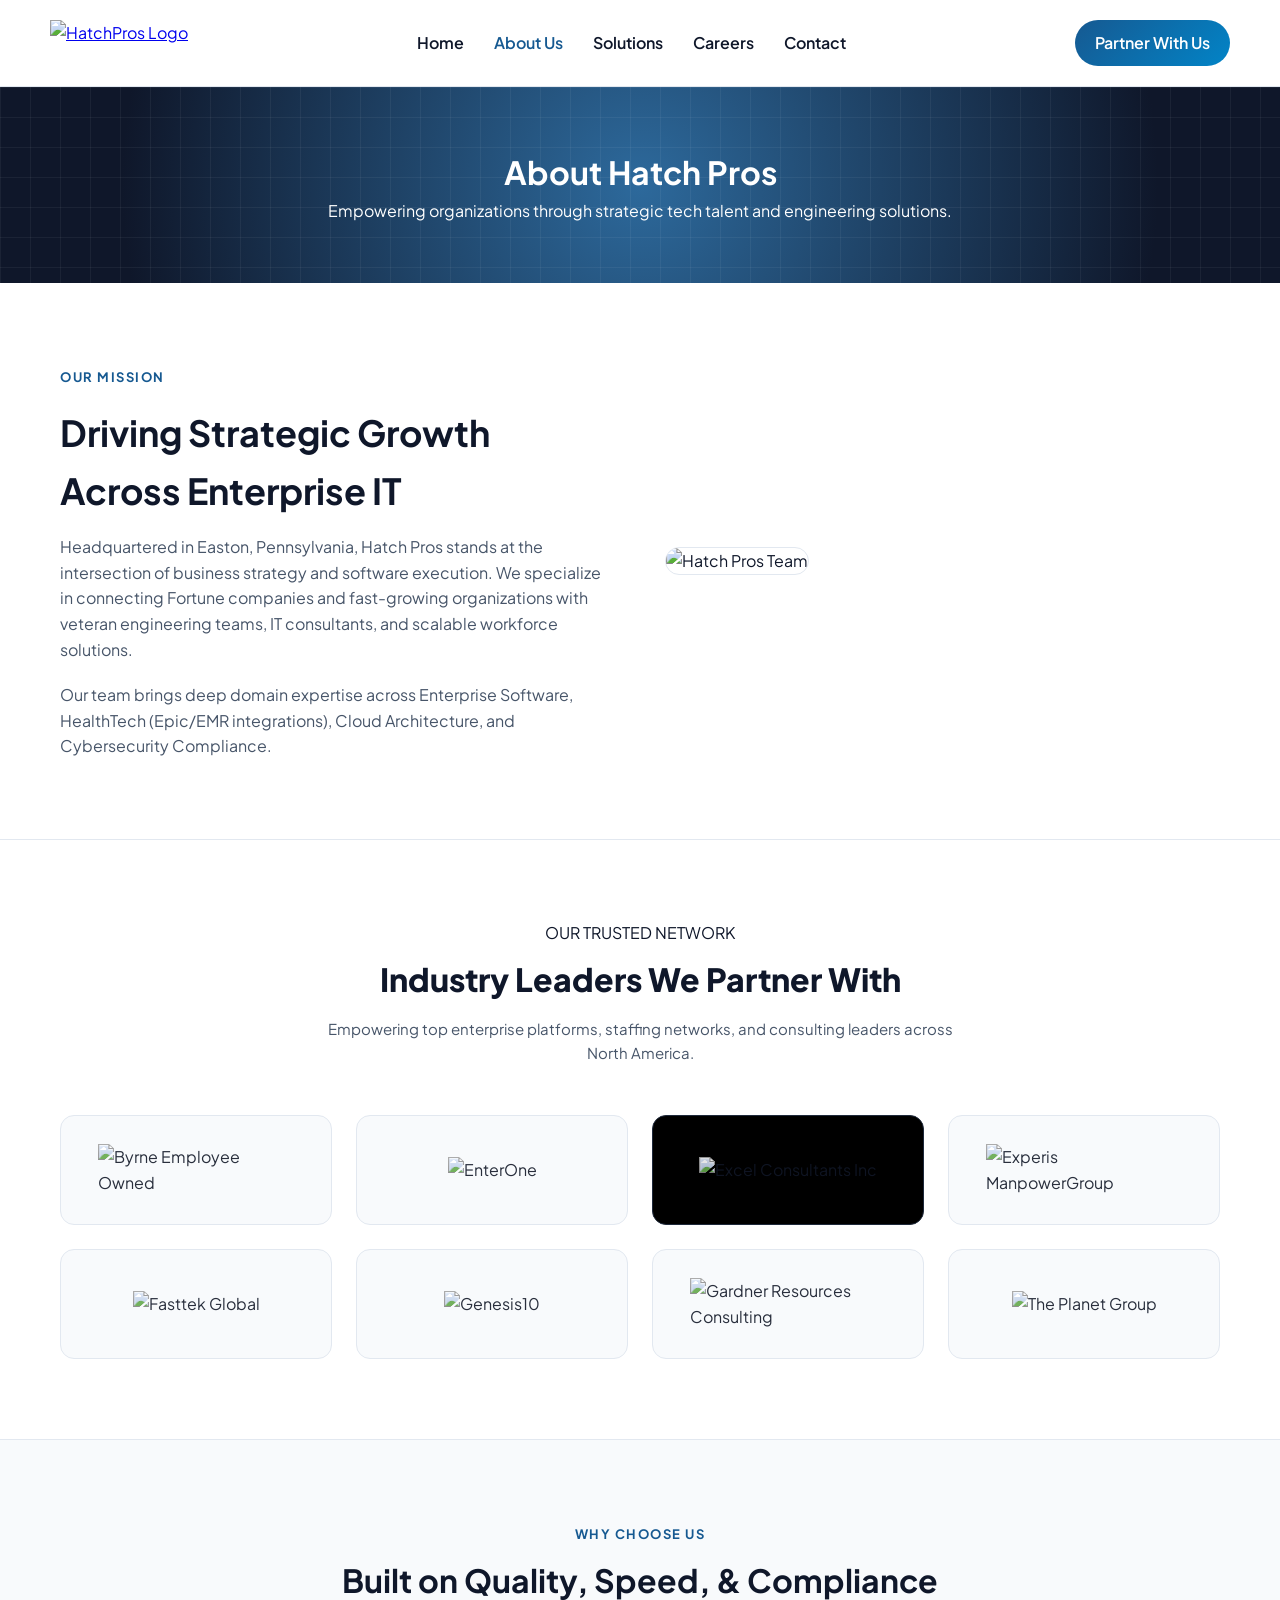
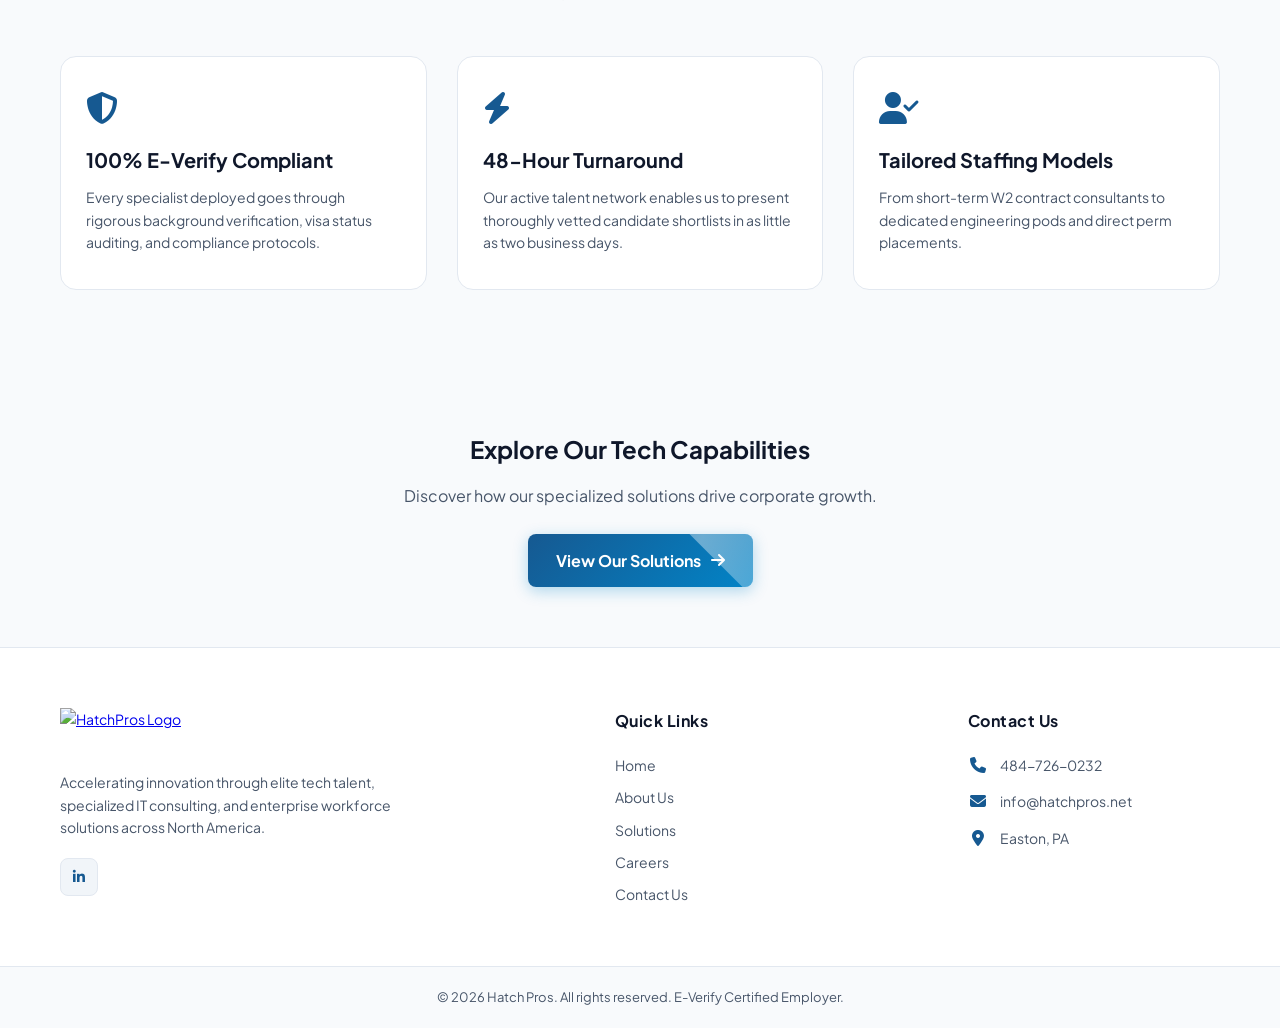
==== about.html @ daf8473e "Add files via upload" ====
<!DOCTYPE html>
<html lang="en">
<head>
    <meta charset="UTF-8">
    <meta name="viewport" content="width=device-width, initial-scale=1.0">
    <title>Hatch Pros | About Us</title>
    <!-- Font Awesome Icons -->
    <link rel="stylesheet" href="https://cdnjs.cloudflare.com/ajax/libs/font-awesome/6.4.0/css/all.min.css">
    <!-- Google Fonts -->
    <link href="https://fonts.googleapis.com/css2?family=Plus+Jakarta+Sans:wght@400;600;700;800&display=swap" rel="stylesheet">
    <!-- Shared Stylesheet -->
    <link rel="stylesheet" href="style.css">
</head>
<!-- Interactive 3D & Scroll Animation Script -->
<script>
document.addEventListener("DOMContentLoaded", () => {
    // 1. Scroll Reveal Engine
    const observer = new IntersectionObserver((entries) => {
        entries.forEach(entry => {
            if (entry.isIntersecting) {
                entry.target.classList.add('active');
            }
        });
    }, { threshold: 0.1 });

    document.querySelectorAll('.service-card, .detail-card, .client-logo-card, .contact-form, .hero-text').forEach(el => {
        el.classList.add('reveal-on-scroll');
        observer.observe(el);
    });

    // 2. Interactive 3D Cursor Tilt Effect for Cards
    const cards = document.querySelectorAll('.service-card, .detail-card');
    cards.forEach(card => {
        card.addEventListener('mousemove', (e) => {
            const rect = card.getBoundingClientRect();
            const x = e.clientX - rect.left - (rect.width / 2);
            const y = e.clientY - rect.top - (rect.height / 2);
            
            card.style.transform = `perspective(1000px) rotateX(${-y / 15}deg) rotateY(${x / 15}deg) translateY(-8px)`;
        });

        card.addEventListener('mouseleave', () => {
            card.style.transform = `perspective(1000px) rotateX(0deg) rotateY(0deg) translateY(0px)`;
        });
    });
});
</script>



<body>

    <!-- Navigation Header -->
    <header class="navbar">
       <!-- Navbar Header Logo -->
<a href="index.html" class="navbar-brand">
    <img src="images/logo.png" alt="HatchPros Logo" class="site-logo">
</a>
        <ul class="nav-links">
            <li><a href="index.html">Home</a></li>
            <li><a href="about.html" class="active">About Us</a></li>
            <li><a href="services.html">Solutions</a></li>
            <li><a href="careers.html">Careers</a></li>
            <li><a href="contact.html">Contact</a></li>
        </ul>
        <a href="contact.html" class="nav-btn">Partner With Us</a>
    </header>

    <!-- Page Header Banner -->
    <div class="page-header">
        <div class="container">
            <h1>About Hatch Pros</h1>
            <p>Empowering organizations through strategic tech talent and engineering solutions.</p>
        </div>
    </div>

    <!-- Company Story Section -->
    <section class="container" style="padding: 80px 20px;">
        <div style="display: grid; grid-template-columns: 1fr 1fr; gap: 50px; align-items: center;">
            <div>
                <span style="color: var(--primary); font-weight: 700; font-size: 13px; letter-spacing: 1.5px; text-transform: uppercase;">OUR MISSION</span>
                <h2 style="font-size: 36px; margin: 15px 0; color: var(--text-dark);">Driving Strategic Growth Across Enterprise IT</h2>
                <p style="color: var(--text-muted); margin-bottom: 20px;">Headquartered in Easton, Pennsylvania, Hatch Pros stands at the intersection of business strategy and software execution. We specialize in connecting Fortune companies and fast-growing organizations with veteran engineering teams, IT consultants, and scalable workforce solutions.</p>
                <p style="color: var(--text-muted);">Our team brings deep domain expertise across Enterprise Software, HealthTech (Epic/EMR integrations), Cloud Architecture, and Cybersecurity Compliance.</p>
            </div>
            <div>
                <img src="https://images.unsplash.com/photo-1522071820081-009f0129c71c?auto=format&fit=crop&w=800&q=80" alt="Hatch Pros Team" style="width: 100%; border-radius: 16px; border: 1px solid #e2e8f0;">
            </div>
        </div>
    </section>

    <!-- Client Partners Section -->
<section class="clients-section">
    <div class="container">
        <div class="clients-header">
            <span class="section-tag">OUR TRUSTED NETWORK</span>
            <h2>Industry Leaders We Partner With</h2>
            <p>Empowering top enterprise platforms, staffing networks, and consulting leaders across North America.</p>
        </div>

        <div class="clients-grid">
            <div class="client-logo-card">
                <img src="images/byrne.jpeg" alt="Byrne Employee Owned">
            </div>
            <div class="client-logo-card">
                <img src="images/EnterOne.jpeg" alt="EnterOne">
            </div>
            <div class="client-logo-card dark-bg">
                <img src="images/Excel.jpeg" alt="Excel Consultants Inc">
            </div>
            <div class="client-logo-card">
                <img src="images/Experis.jpeg" alt="Experis ManpowerGroup">
            </div>
            <div class="client-logo-card">
                <img src="images/fasttek.jpeg" alt="Fasttek Global">
            </div>
            <div class="client-logo-card">
                <img src="images/Genesis10.jpeg" alt="Genesis10">
            </div>
            <div class="client-logo-card">
                <img src="images/GRGC.jpeg" alt="Gardner Resources Consulting">
            </div>
            <div class="client-logo-card">
                <img src="images/planet.jpeg" alt="The Planet Group">
            </div>
        </div>
    </div>
</section>

    <!-- Core Values Section -->
    <section style="background-color: var(--bg-light); padding: 80px 0;">
        <div class="container">
            <div style="text-align: center; max-width: 600px; margin: 0 auto 50px;">
                <span style="color: var(--primary); font-weight: 700; font-size: 13px; letter-spacing: 1.5px; text-transform: uppercase;">WHY CHOOSE US</span>
                <h2 style="font-size: 32px; margin-top: 10px;">Built on Quality, Speed, & Compliance</h2>
            </div>

            <div style="display: grid; grid-template-columns: repeat(3, 1fr); gap: 30px;">
                <div style="background: #fff; padding: 35px 25px; border-radius: 16px; border: 1px solid #e2e8f0;">
                    <i class="fa-solid fa-shield-halved" style="font-size: 32px; color: var(--primary); margin-bottom: 20px;"></i>
                    <h3 style="margin-bottom: 10px; font-size: 20px;">100% E-Verify Compliant</h3>
                    <p style="color: var(--text-muted); font-size: 14px;">Every specialist deployed goes through rigorous background verification, visa status auditing, and compliance protocols.</p>
                </div>

                <div style="background: #fff; padding: 35px 25px; border-radius: 16px; border: 1px solid #e2e8f0;">
                    <i class="fa-solid fa-bolt" style="font-size: 32px; color: var(--primary); margin-bottom: 20px;"></i>
                    <h3 style="margin-bottom: 10px; font-size: 20px;">48-Hour Turnaround</h3>
                    <p style="color: var(--text-muted); font-size: 14px;">Our active talent network enables us to present thoroughly vetted candidate shortlists in as little as two business days.</p>
                </div>

                <div style="background: #fff; padding: 35px 25px; border-radius: 16px; border: 1px solid #e2e8f0;">
                    <i class="fa-solid fa-user-check" style="font-size: 32px; color: var(--primary); margin-bottom: 20px;"></i>
                    <h3 style="margin-bottom: 10px; font-size: 20px;">Tailored Staffing Models</h3>
                    <p style="color: var(--text-muted); font-size: 14px;">From short-term W2 contract consultants to dedicated engineering pods and direct perm placements.</p>
                </div>
            </div>
        </div>
    </section>
<!-- About Page bottom CTA to Services -->
<section style="text-align: center; padding: 60px 20px; background: var(--bg-light);">
    <div class="container">
        <h2>Explore Our Tech Capabilities</h2>
        <p style="margin: 15px 0 25px; color: var(--text-muted);">Discover how our specialized solutions drive corporate growth.</p>
        <a href="services.html" class="btn-primary">View Our Solutions <i class="fa-solid fa-arrow-right"></i></a>
    </div>
</section>

<!-- Clean Single Footer Structure -->
<footer class="site-footer">
    <div class="container footer-grid">
        <!-- Col 1: Logo & Info -->
        <div>
            <a href="index.html" class="footer-logo-link">
                <!-- Relative path '../logo.png' agar subfolder me ho, varna 'logo.png' -->
                <img src="/images/logo.png" alt="HatchPros Logo" class="site-logo">
            </a>
            <p class="footer-desc">
                Accelerating innovation through elite tech talent, specialized IT consulting, and enterprise workforce solutions across North America.
            </p>
            <div class="footer-socials">
                <a href="https://www.linkedin.com/company/hatchpros/" target="_blank" aria-label="LinkedIn"><i class="fa-brands fa-linkedin-in"></i></a>
            </div>
        </div>

        <!-- Col 2: Navigation Links -->
        <div>
            <h4 class="footer-heading">Quick Links</h4>
            <ul class="footer-links">
                <li><a href="index.html">Home</a></li>
                <li><a href="about.html">About Us</a></li>
                <li><a href="services.html">Solutions</a></li>
                <li><a href="index.html#jobs">Careers</a></li>
                <li><a href="contact.html">Contact Us</a></li>
            </ul>
        </div>

        <!-- Col 3: Contact Info -->
        <div>
            <h4 class="footer-heading">Contact Us</h4>
            <ul class="footer-contact-list">
                <li><i class="fa-solid fa-phone"></i> 484-726-0232</li>
                <li><i class="fa-solid fa-envelope"></i> <a href="mailto:info@hatchpros.net">info@hatchpros.net</a></li>
                <li><i class="fa-solid fa-location-dot"></i> Easton, PA</li>
            </ul>
        </div>
    </div>

    <!-- Bottom Copyright Bar -->
    <div class="footer-bottom">
        <div class="container">
            <p>&copy; 2026 Hatch Pros. All rights reserved. E-Verify Certified Employer.</p>
        </div>
    </div>
</footer>
</body>
</html>
---- style.css ----
:root {
    --primary: #165991;
    --primary-dark: #0f3c63;
    --text-dark: #0f172a;
    --text-muted: #475569;
    --bg-light: #f8fafc;
    --white: #ffffff;
}

* {
    margin: 0;
    padding: 0;
    box-sizing: border-box;
    font-family: 'Plus Jakarta Sans', sans-serif;
}

body {
    background-color: var(--white);
    color: var(--text-dark);
    line-height: 1.6;
}

.container {
    max-width: 1200px;
    margin: 0 auto;
    padding: 0 20px;
}

/* Navbar */
.navbar {
    display: flex;
    justify-content: space-between;
    align-items: center;
    padding: 20px 50px;
    background: var(--white);
    border-bottom: 1px solid #e2e8f0;
    position: sticky;
    top: 0;
    z-index: 1000;
}

.logo-text {
    font-size: 24px;
    font-weight: 800;
    color: var(--text-dark);
    text-decoration: none;
}

.logo-text span {
    color: var(--primary);
}

.nav-links {
    display: flex;
    gap: 30px;
    list-style: none;
}

.nav-links a {
    text-decoration: none;
    color: var(--text-dark);
    font-weight: 600;
}

.nav-links a.active, .nav-links a:hover {
    color: var(--primary);
}

.nav-btn {
    background: var(--primary);
    color: var(--white);
    padding: 10px 20px;
    border-radius: 50px;
    text-decoration: none;
    font-weight: 600;
}

/* Page Header */
.page-header {
    background: var(--primary);
    color: var(--white);
    padding: 60px 0;
    text-align: center;
}

/* Hero Section */
.hero {
    padding: 80px 0;
}

.hero-container {
    display: grid;
    grid-template-columns: 1fr 1fr;
    gap: 40px;
    align-items: center;
}

.hero-text h1 {
    font-size: 44px;
    margin-bottom: 20px;
}

.hero-text h1 span {
    color: var(--primary);
}

.hero-buttons {
    display: flex;
    gap: 15px;
    margin-top: 25px;
}

.btn-primary {
    background: var(--primary);
    color: var(--white);
    padding: 14px 28px;
    border-radius: 8px;
    text-decoration: none;
    font-weight: 700;
}

.btn-secondary {
    border: 1px solid #ccc;
    padding: 14px 28px;
    border-radius: 8px;
    text-decoration: none;
    color: var(--text-dark);
    font-weight: 700;
}

.hero-image img {
    width: 100%;
    border-radius: 16px;
}

/* Card Section */
.services-preview {
    padding: 80px 0;
    background: var(--bg-light);
}

.services-grid {
    display: grid;
    grid-template-columns: repeat(2, 1fr);
    gap: 30px;
}

.service-card {
    background: var(--white);
    border-radius: 16px;
    overflow: hidden;
    border: 1px solid #e2e8f0;
    transition: transform 0.3s ease;
}

.service-card:hover {
    transform: translateY(-6px);
}

.service-img img {
    width: 100%;
    height: 200px;
    object-fit: cover;
}

.service-content {
    padding: 25px;
}

.service-link {
    display: inline-block;
    margin-top: 15px;
    color: var(--primary);
    font-weight: 700;
    text-decoration: none;
}

/* Services Detail Page Layout */
.service-detail-section {
    padding: 60px 20px;
    display: flex;
    flex-direction: column;
    gap: 40px;
}

.detail-card {
    display: grid;
    grid-template-columns: 350px 1fr;
    gap: 30px;
    background: #fff;
    border: 1px solid #e2e8f0;
    padding: 25px;
    border-radius: 16px;
    align-items: center;
}

.detail-card img {
    width: 100%;
    height: 220px;
    object-fit: cover;
    border-radius: 12px;
}

/* Client Partners Section Styling */
.clients-section {
    padding: 80px 0;
    background-color: #ffffff;
    border-top: 1px solid #e2e8f0;
    border-bottom: 1px solid #e2e8f0;
}

.clients-header {
    text-align: center;
    max-width: 650px;
    margin: 0 auto 50px;
}

.clients-header h2 {
    font-size: 32px;
    font-weight: 800;
    color: var(--text-dark);
    margin-top: 8px;
    margin-bottom: 12px;
}

.clients-header p {
    color: var(--text-muted);
    font-size: 15px;
}

.clients-grid {
    display: grid;
    grid-template-columns: repeat(4, 1fr);
    gap: 24px;
    align-items: center;
}

.client-logo-card {
    background: #f8fafc;
    border: 1px solid #e2e8f0;
    border-radius: 14px;
    padding: 25px 20px;
    height: 110px;
    display: flex;
    align-items: center;
    justify-content: center;
    transition: all 0.3s cubic-bezier(0.165, 0.84, 0.44, 1);
}

.client-logo-card.dark-bg {
    background: #000000;
    border-color: #1e293b;
}

.client-logo-card img {
    max-width: 85%;
    max-height: 65px;
    object-fit: contain;
    filter: grayscale(20%);
    opacity: 0.9;
    transition: all 0.3s ease;
}

.client-logo-card:hover {
    transform: translateY(-5px);
    box-shadow: 0 12px 25px rgba(15, 23, 42, 0.08);
    border-color: rgba(22, 89, 145, 0.3);
    background: #ffffff;
}

.client-logo-card.dark-bg:hover {
    background: #000000;
    border-color: var(--primary);
}

.client-logo-card:hover img {
    filter: grayscale(0%);
    opacity: 1;
    transform: scale(1.04);
}

/* Header & Footer Logo Clean Styling */
.site-logo {
    height: 45px;
    width: auto;
    display: block;
    object-fit: contain;
}

.footer-logo-link {
    display: inline-block;
    margin-bottom: 18px;
}

.footer-logo-img {
    height: 42px;
    width: auto;
    display: block;
    object-fit: contain;
    background: transparent; /* Cleaned box effect */
    padding: 0;
}

/* Responsive Grid Adjustments */
@media (max-width: 992px) {
    .clients-grid {
        grid-template-columns: repeat(3, 1fr);
    }
}

@media (max-width: 640px) {
    .clients-grid {
        grid-template-columns: repeat(2, 1fr);
        gap: 16px;
    }
    .client-logo-card {
        height: 90px;
        padding: 15px;
    }
}

/* ==========================================
   PURE WHITE FOOTER OVERRIDE (ALL PAGES)
   ========================================== */
footer, .site-footer {
    background-color: #ffffff !important;
    color: var(--text-dark) !important;
    padding: 60px 0 0 !important;
    border-top: 1px solid #e2e8f0 !important;
    font-size: 14px;
}

.footer-flex {
    display: flex;
    justify-content: space-between;
}

.footer-grid {
    display: grid;
    grid-template-columns: 2fr 1.2fr 1fr;
    gap: 50px;
    padding-bottom: 50px;
}

.footer-logo {
    color: var(--text-dark) !important;
    display: inline-block;
    margin-bottom: 15px;
    font-weight: 800;
}

.footer-desc {
    line-height: 1.6;
    margin-bottom: 20px;
    max-width: 360px;
    color: var(--text-muted) !important;
}

.footer-heading {
    color: var(--text-dark) !important;
    font-size: 16px;
    font-weight: 700;
    margin-bottom: 20px;
    letter-spacing: 0.5px;
}

.footer-contact-list, .footer-links {
    list-style: none;
    padding: 0;
    margin: 0;
}

.footer-contact-list li {
    display: flex;
    align-items: center;
    gap: 12px;
    margin-bottom: 14px;
    color: var(--text-muted) !important;
}

.footer-contact-list i {
    color: var(--primary) !important;
    font-size: 16px;
    width: 20px;
    text-align: center;
}

.footer-contact-list a, .footer-links a, .footer-flex a {
    color: var(--text-muted) !important;
    text-decoration: none;
    transition: color 0.2s ease;
}

.footer-contact-list a:hover, .footer-links a:hover, .footer-flex a:hover {
    color: var(--primary) !important;
}

.footer-links li {
    margin-bottom: 10px;
}

.footer-socials a {
    display: inline-flex;
    align-items: center;
    justify-content: center;
    width: 38px;
    height: 38px;
    border-radius: 8px;
    background: #f1f5f9 !important;
    color: var(--primary) !important;
    border: 1px solid #e2e8f0 !important;
    text-decoration: none;
    transition: all 0.3s ease;
}

.footer-socials a:hover {
    background: var(--primary) !important;
    color: #ffffff !important;
    transform: translateY(-3px);
}

.footer-bottom {
    background-color: #f8fafc !important;
    padding: 20px 0;
    border-top: 1px solid #e2e8f0 !important;
    text-align: center;
    font-size: 13px;
    color: var(--text-muted) !important;
}
/* Prevent duplicate block styling */
footer.site-footer + footer.site-footer,
footer + footer {
    display: none !important;
}

/* Ensure Logo sizing is unified */
.footer-logo-img {
    height: 42px !important;
    width: auto !important;
    display: block !important;
    object-fit: contain !important;
    background: transparent !important;
}
@media (max-width: 768px) {
    .footer-grid {
        grid-template-columns: 1fr;
        gap: 35px;
    }
}/* ==========================================
   ENTERPRISE SAAS GRAPHICS & DYNAMICS
   ========================================== */

/* 1. Animated Tech Grid Mesh for Page Headers */
.page-header {
    background: radial-gradient(circle at 50% 50%, rgba(22, 89, 145, 0.9), #0f172a 80%) !important;
    position: relative;
    overflow: hidden;
}

.page-header::before {
    content: '';
    position: absolute;
    top: 0; left: 0; right: 0; bottom: 0;
    background-image: linear-gradient(rgba(255, 255, 255, 0.05) 1px, transparent 1px),
                      linear-gradient(90deg, rgba(255, 255, 255, 0.05) 1px, transparent 1px);
    background-size: 30px 30px;
    animation: gridMove 20s linear infinite;
}

@keyframes gridMove {
    0% { background-position: 0 0; }
    100% { background-position: 30px 60px; }
}

/* 2. Ultra-Modern Glassmorphism Card Hover */
.service-card, .detail-card, .client-logo-card {
    transition: transform 0.2s ease-out, box-shadow 0.3s ease, border-color 0.3s ease !important;
    transform-style: preserve-3d;
    perspective: 1000px;
}

.service-card:hover, .detail-card:hover {
    border-color: #38bdf8 !important;
    box-shadow: 0 20px 40px -15px rgba(14, 165, 233, 0.3),
                0 0 20px 2px rgba(56, 189, 248, 0.15) !important;
}

/* Image Shimmer Zoom */
.service-card .service-img img, .detail-card img {
    transition: transform 0.6s cubic-bezier(0.16, 1, 0.3, 1) !important;
}
.service-card:hover .service-img img, .detail-card:hover img {
    transform: scale(1.08);
}

/* 3. Futuristic Glowing Cursor Button Effect */
.btn-primary, .nav-btn {
    position: relative;
    z-index: 1;
    overflow: hidden;
    transition: all 0.3s cubic-bezier(0.16, 1, 0.3, 1) !important;
    background: linear-gradient(135deg, #165991 0%, #0284c7 100%) !important;
    border: none !important;
}

.btn-primary:hover, .nav-btn:hover {
    transform: translateY(-3px);
    box-shadow: 0 10px 25px -5px rgba(2, 132, 199, 0.5), 
                0 0 20px rgba(56, 189, 248, 0.4) !important;
}

/* Glowing Border Sweep */
.btn-primary::after {
    content: '';
    position: absolute;
    top: -50%; left: -50%;
    width: 200%; height: 200%;
    background: linear-gradient(60deg, transparent, rgba(255, 255, 255, 0.4), transparent);
    transform: rotate(45deg) translateY(-100%);
    transition: transform 0.7s ease;
}
.btn-primary:hover::after {
    transform: rotate(45deg) translateY(100%);
}

/* 4. Interactive Scroll Reveal Base */
.reveal-on-scroll {
    opacity: 0;
    transform: translateY(40px);
    transition: opacity 0.8s cubic-bezier(0.16, 1, 0.3, 1), 
                transform 0.8s cubic-bezier(0.16, 1, 0.3, 1);
}

.reveal-on-scroll.active {
    opacity: 1;
    transform: translateY(0);
}.services-grid {
    display: grid;
    grid-template-columns: repeat(3, 1fr);
    gap: 30px;
}

@media (max-width: 992px) {
    .services-grid {
        grid-template-columns: repeat(2, 1fr);
    }
}

@media (max-width: 640px) {
    .services-grid {
        grid-template-columns: 1fr;
    }
}/* Custom Zig-Zag Alignment for Cards */
.zigzag-row {
    display: flex !important;
    flex-direction: row !important;
    align-items: center !important;
    gap: 40px !important;
    margin-bottom: 35px !important;
}

/* Alternate Reverse Row */
.zigzag-row.reverse-row {
    flex-direction: row-reverse !important;
}

/* 50-50 width distribution */
.zigzag-row > div {
    flex: 1 !important;
    width: 50% !important;
}

.zigzag-row img {
    width: 100% !important;
    height: 280px !important;
    object-fit: cover !important;
    border-radius: 12px !important;
    display: block !important;
}

@media (max-width: 768px) {
    .zigzag-row, 
    .zigzag-row.reverse-row {
        flex-direction: column !important;
    }
    .zigzag-row > div {
        width: 100% !important;
    }
}
/* Dynamic Visual Card FX */
.solution-card-visual {
    position: relative;
    overflow: hidden;
    background: rgba(255, 255, 255, 0.85);
    backdrop-filter: blur(12px);
    border: 1px solid rgba(56, 189, 248, 0.2) !important;
    transition: all 0.4s cubic-bezier(0.175, 0.885, 0.32, 1.275);
}

.solution-card-visual::before {
    content: '';
    position: absolute;
    top: -50%;
    left: -50%;
    width: 200%;
    height: 200%;
    background: radial-gradient(circle, rgba(56,189,248,0.15) 0%, rgba(255,255,255,0) 70%);
    pointer-events: none;
    transition: transform 0.6s ease;
}

.solution-card-visual:hover::before {
    transform: scale(1.2);
}

.solution-card-visual:hover {
    transform: translateY(-8px) scale(1.02) !important;
    box-shadow: 0 20px 40px rgba(22, 89, 145, 0.15), 0 0 20px rgba(56, 189, 248, 0.2);
    border-color: var(--primary) !important;
}

.visual-img {
    transition: transform 0.5s ease;
}

.solution-card-visual:hover .visual-img {
    transform: scale(1.04);
}

/* Tech Pills Glow Effect */
.tech-pill {
    transition: all 0.3s ease;
}

.tech-pill:hover {
    background: #0f172a;
    color: #38bdf8;
    border-color: #38bdf8;
    box-shadow: 0 0 10px rgba(56, 189, 248, 0.3);
}

/* Floating Graphic Overlay Badge */
.card-graphic-overlay {
    position: absolute;
    top: 45px;
    right: 45px;
    background: rgba(15, 23, 42, 0.85);
    backdrop-filter: blur(8px);
    color: #ffffff;
    padding: 8px 14px;
    border-radius: 12px;
    font-size: 12px;
    font-weight: 700;
    border: 1px solid rgba(255, 255, 255, 0.2);
    box-shadow: 0 8px 20px rgba(0,0,0,0.2);
    display: flex;
    align-items: center;
    gap: 8px;
}

/* Mobile & Tablet Responsiveness Optimization */
@media (max-width: 992px) {
    .solutions-hero h1 {
        font-size: 32px !important;
    }
    .solution-title {
        font-size: 28px !important;
    }
    .solution-block {
        padding: 50px 0;
    }
    .solution-grid {
        grid-template-columns: 1fr !important;
        gap: 35px;
    }
    .solution-block:nth-child(even) .solution-grid > *:first-child {
        order: 2; /* Mobile screen par content readable rakhne ke liye order flip */
    }
    .solutions-nav-bar {
        top: 0;
        padding: 10px 0;
    }
    .feature-checklist {
        grid-template-columns: 1fr !important;
    }
}

@media (max-width: 576px) {
    .solutions-menu a {
        padding: 8px 14px;
        font-size: 12px;
    }
    .solution-card-visual {
        padding: 18px;
    }
    .visual-img {
        height: 200px;
    }
}
/* Custom Modern Secondary Graphic Button */
.btn-secondary-graphic {
    display: inline-flex;
    align-items: center;
    gap: 10px;
    padding: 14px 28px;
    font-size: 16px;
    font-weight: 600;
    color: #0f172a;
    background: #ffffff;
    border: 1.5px solid #cbd5e1;
    border-radius: 8px;
    text-decoration: none;
    position: relative;
    overflow: hidden;
    z-index: 1;
    transition: all 0.3s cubic-bezier(0.4, 0, 0.2, 1);
    box-shadow: 0 2px 6px rgba(0, 0, 0, 0.04);
}

/* Hover Accent Layer */
.btn-secondary-graphic::before {
    content: '';
    position: absolute;
    top: 0;
    left: -100%;
    width: 100%;
    height: 100%;
    background: linear-gradient(135deg, rgba(14, 165, 233, 0.08), rgba(2, 132, 199, 0.15));
    transition: all 0.4s ease;
    z-index: -1;
}

/* Hover Dynamics & Icon Animation */
.btn-secondary-graphic:hover {
    border-color: #0284c7;
    color: #0284c7;
    transform: translateY(-3px);
    box-shadow: 0 10px 20px -5px rgba(14, 165, 233, 0.25);
}

.btn-secondary-graphic:hover::before {
    left: 0;
}

.btn-secondary-graphic .icon-arrow {
    font-size: 14px;
    transition: transform 0.3s ease;
}

.btn-secondary-graphic:hover .icon-arrow {
    transform: translateX(4px);
}/* Uniform High-Graphic Primary Button Style */
.btn-primary {
    display: inline-flex;
    align-items: center;
    gap: 10px;
    padding: 14px 28px;
    font-size: 16px;
    font-weight: 700;
    color: #ffffff !important;
    background: linear-gradient(135deg, #0284c7 0%, #165991 100%);
    border: none;
    border-radius: 8px;
    text-decoration: none;
    position: relative;
    overflow: hidden;
    z-index: 1;
    box-shadow: 0 4px 15px rgba(2, 132, 199, 0.3);
    transition: all 0.3s cubic-bezier(0.4, 0, 0.2, 1);
}

/* Hover Gradient Glow Effect */
.btn-primary::before {
    content: '';
    position: absolute;
    top: 0;
    left: -100%;
    width: 100%;
    height: 100%;
    background: linear-gradient(135deg, #38bdf8 0%, #0284c7 100%);
    transition: all 0.4s ease;
    z-index: -1;
}

.btn-primary:hover {
    transform: translateY(-3px);
    box-shadow: 0 8px 25px rgba(2, 132, 199, 0.45);
}

.btn-primary:hover::before {
    left: 0;
}

.btn-primary .icon-arrow {
    transition: transform 0.3s ease;
}

.btn-primary:hover .icon-arrow {
    transform: translateX(4px);
}
/* Mobile Responsive Fixes */
@media screen and (max-width: 768px) {
    /* Navbar text shrink and wrap fix */
    nav, .navbar, header {
        flex-direction: column;
        align-items: flex-start;
        padding: 10px 15px !important;
    }

    nav a, .nav-link {
        font-size: 14px !important;
        margin-right: 10px !important;
    }

    /* Hero Heading Font Size Adjustment */
    h1, .hero-title {
        font-size: 28px !important;
        line-height: 1.2 !important;
    }

    /* Paragraph Fix */
    p {
        font-size: 14px !important;
        line-height: 1.5 !important;
    }

    /* Metrics / Stats Grid Fix */
    .container[style*="grid-template-columns"] {
        grid-template-columns: repeat(2, 1fr) !important; /* 4 columns ko 2x2 me divide kar dega */
        gap: 25px 10px !important;
    }
}/* Mobile Screen Adjustment */
@media screen and (max-width: 768px) {
  /* Fix Navigation Overlap */
  header, nav {
    flex-direction: column !important;
    align-items: flex-start !important;
    gap: 10px !important;
  }

  nav a {
    font-size: 14px !important;
    display: inline-block !important;
    margin-right: 8px !important;
  }

  /* Fix Big Headline Text */
  h1 {
    font-size: 26px !important;
    line-height: 1.2 !important;
    word-break: break-word !important;
  }

  p {
    font-size: 14px !important;
  }
}
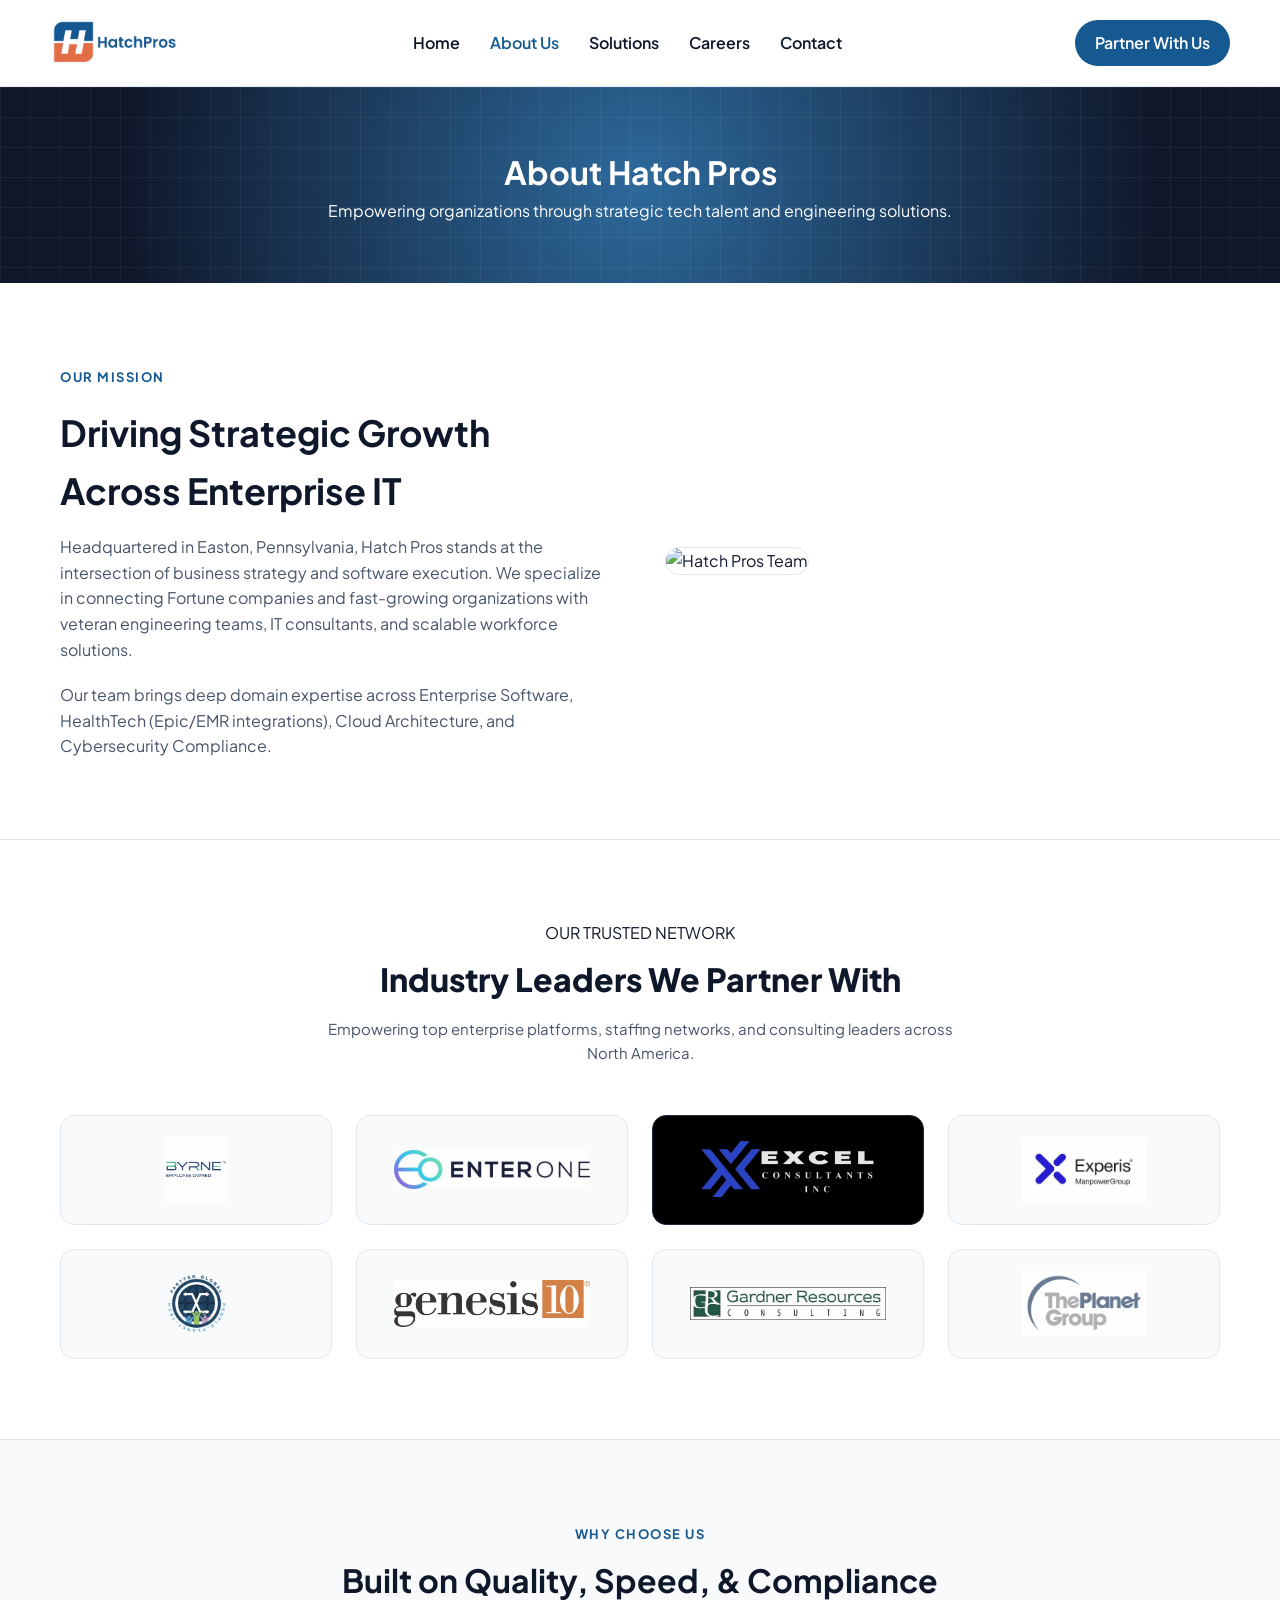
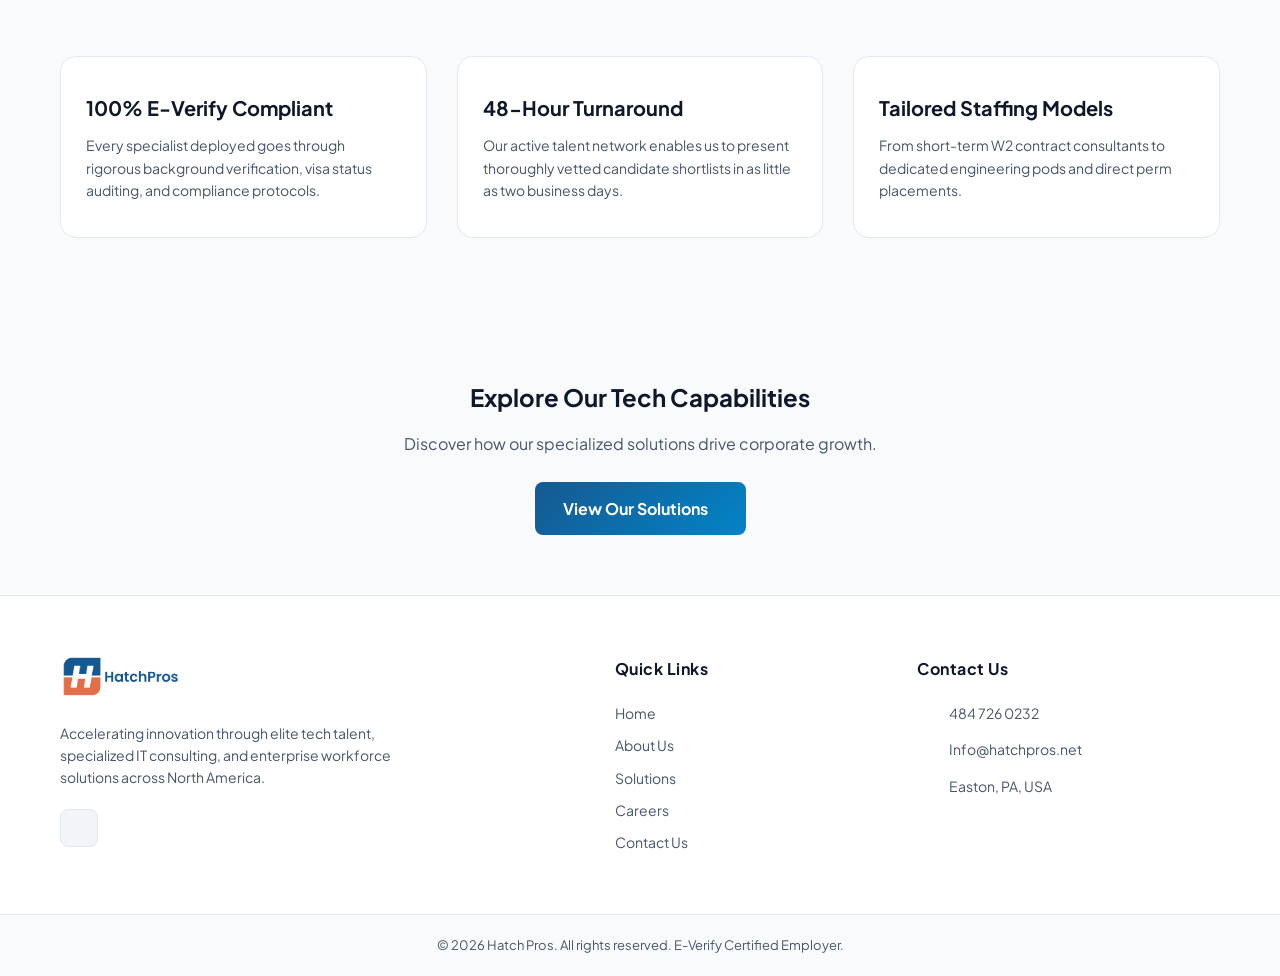
==== commit 560c9a97: "updated icons and footer across all html pages" ====
--- a/about.html
+++ b/about.html
@@ -5,7 +5,7 @@
     <meta name="viewport" content="width=device-width, initial-scale=1.0">
     <title>Hatch Pros | About Us</title>
     <!-- Font Awesome Icons -->
-    <link rel="stylesheet" href="https://cdnjs.cloudflare.com/ajax/libs/font-awesome/6.4.0/css/all.min.css">
+    <script src="https://cdnjs.cloudflare.com/ajax/libs/font-awesome/6.5.1/js/all.min.js" crossorigin="anonymous"></script>
     <!-- Google Fonts -->
     <link href="https://fonts.googleapis.com/css2?family=Plus+Jakarta+Sans:wght@400;600;700;800&display=swap" rel="stylesheet">
     <!-- Shared Stylesheet -->
@@ -165,52 +165,53 @@
     </div>
 </section>
 
-<!-- Clean Single Footer Structure -->
 <footer class="site-footer">
     <div class="container footer-grid">
-        <!-- Col 1: Logo & Info -->
-        <div>
+        <div class="footer-col brand-col">
             <a href="index.html" class="footer-logo-link">
-                <!-- Relative path '../logo.png' agar subfolder me ho, varna 'logo.png' -->
-                <img src="/images/logo.png" alt="HatchPros Logo" class="site-logo">
+                <img src="images/logo.png" alt="HatchPros Logo" class="footer-logo-img">
             </a>
-            <p class="footer-desc">
-                Accelerating innovation through elite tech talent, specialized IT consulting, and enterprise workforce solutions across North America.
-            </p>
+            <p class="footer-desc">Accelerating innovation through elite tech talent, specialized IT consulting, and enterprise workforce solutions across North America.</p>
             <div class="footer-socials">
-                <a href="https://www.linkedin.com/company/hatchpros/" target="_blank" aria-label="LinkedIn"><i class="fa-brands fa-linkedin-in"></i></a>
-            </div>
-        </div>
-
-        <!-- Col 2: Navigation Links -->
-        <div>
+                <a href="https://www.linkedin.com/company/hatchpros" target="_blank" rel="noopener noreferrer" aria-label="LinkedIn">
+                    <i class="fa-brands fa-linkedin-in" style="font-size: 18px; color: #165991;"></i>
+                </a>
+            </div>
+        </div>
+
+        <div class="footer-col">
             <h4 class="footer-heading">Quick Links</h4>
             <ul class="footer-links">
                 <li><a href="index.html">Home</a></li>
                 <li><a href="about.html">About Us</a></li>
                 <li><a href="services.html">Solutions</a></li>
-                <li><a href="index.html#jobs">Careers</a></li>
+                <li><a href="careers.html">Careers</a></li>
                 <li><a href="contact.html">Contact Us</a></li>
             </ul>
         </div>
 
-        <!-- Col 3: Contact Info -->
-        <div>
+        <div class="footer-col">
             <h4 class="footer-heading">Contact Us</h4>
             <ul class="footer-contact-list">
-                <li><i class="fa-solid fa-phone"></i> 484-726-0232</li>
-                <li><i class="fa-solid fa-envelope"></i> <a href="mailto:info@hatchpros.net">info@hatchpros.net</a></li>
-                <li><i class="fa-solid fa-location-dot"></i> Easton, PA</li>
+                <li>
+                    <i class="fa-solid fa-phone" style="color:#165991;"></i>
+                    <a href="tel:4847260232">484 726 0232</a>
+                </li>
+                <li>
+                    <i class="fa-solid fa-envelope" style="color:#165991;"></i>
+                    <a href="mailto:Info@hatchpros.net">Info@hatchpros.net</a>
+                </li>
+                <li>
+                    <i class="fa-solid fa-location-dot" style="color:#165991;"></i>
+                    <span>Easton, PA, USA</span>
+                </li>
             </ul>
         </div>
     </div>
 
-    <!-- Bottom Copyright Bar -->
     <div class="footer-bottom">
-        <div class="container">
+        <div class="container footer-bottom-flex">
             <p>&copy; 2026 Hatch Pros. All rights reserved. E-Verify Certified Employer.</p>
         </div>
     </div>
-</footer>
-</body>
-</html>+</footer>
--- a/style.css
+++ b/style.css
@@ -1,3 +1,5 @@
+@import url('https://fonts.googleapis.com/css2?family=Plus+Jakarta+Sans:wght@400;600;700;800&display=swap');
+
 :root {
     --primary: #165991;
     --primary-dark: #0f3c63;
@@ -7,14 +9,17 @@
     --white: #ffffff;
 }
 
-* {
+*, *::before, *::after {
     margin: 0;
     padding: 0;
     box-sizing: border-box;
     font-family: 'Plus Jakarta Sans', sans-serif;
 }
 
-body {
+html, body {
+    width: 100%;
+    max-width: 100vw;
+    overflow-x: hidden;
     background-color: var(--white);
     color: var(--text-dark);
     line-height: 1.6;
@@ -24,6 +29,7 @@
     max-width: 1200px;
     margin: 0 auto;
     padding: 0 20px;
+    width: 100%;
 }
 
 /* Navbar */
@@ -37,6 +43,7 @@
     position: sticky;
     top: 0;
     z-index: 1000;
+    width: 100%;
 }
 
 .logo-text {
@@ -73,14 +80,36 @@
     border-radius: 50px;
     text-decoration: none;
     font-weight: 600;
-}
-
-/* Page Header */
+    position: relative;
+    z-index: 1;
+    overflow: hidden;
+    transition: all 0.3s cubic-bezier(0.16, 1, 0.3, 1);
+    white-space: nowrap;
+}
+
+/* Page Header Banner */
 .page-header {
-    background: var(--primary);
+    background: radial-gradient(circle at 50% 50%, rgba(22, 89, 145, 0.9), #0f172a 80%);
     color: var(--white);
     padding: 60px 0;
     text-align: center;
+    position: relative;
+    overflow: hidden;
+}
+
+.page-header::before {
+    content: '';
+    position: absolute;
+    top: 0; left: 0; right: 0; bottom: 0;
+    background-image: linear-gradient(rgba(255, 255, 255, 0.05) 1px, transparent 1px),
+                      linear-gradient(90deg, rgba(255, 255, 255, 0.05) 1px, transparent 1px);
+    background-size: 30px 30px;
+    animation: gridMove 20s linear infinite;
+}
+
+@keyframes gridMove {
+    0% { background-position: 0 0; }
+    100% { background-position: 30px 60px; }
 }
 
 /* Hero Section */
@@ -108,15 +137,29 @@
     display: flex;
     gap: 15px;
     margin-top: 25px;
+    flex-wrap: wrap;
 }
 
 .btn-primary {
-    background: var(--primary);
+    background: linear-gradient(135deg, #165991 0%, #0284c7 100%);
     color: var(--white);
     padding: 14px 28px;
     border-radius: 8px;
     text-decoration: none;
     font-weight: 700;
+    display: inline-flex;
+    align-items: center;
+    gap: 10px;
+    position: relative;
+    z-index: 1;
+    overflow: hidden;
+    transition: all 0.3s cubic-bezier(0.16, 1, 0.3, 1);
+    border: none;
+}
+
+.btn-primary:hover, .nav-btn:hover {
+    transform: translateY(-3px);
+    box-shadow: 0 10px 25px -5px rgba(2, 132, 199, 0.5), 0 0 20px rgba(56, 189, 248, 0.4);
 }
 
 .btn-secondary {
@@ -130,19 +173,23 @@
 
 .hero-image img {
     width: 100%;
+    height: auto;
     border-radius: 16px;
 }
 
-/* Card Section */
+/* Cards & Services */
 .services-preview {
     padding: 80px 0;
     background: var(--bg-light);
 }
 
-.services-grid {
+.services-grid,
+.features-grid,
+.why-choose-us-grid {
     display: grid;
-    grid-template-columns: repeat(2, 1fr);
+    grid-template-columns: repeat(3, 1fr);
     gap: 30px;
+    width: 100%;
 }
 
 .service-card {
@@ -150,29 +197,27 @@
     border-radius: 16px;
     overflow: hidden;
     border: 1px solid #e2e8f0;
-    transition: transform 0.3s ease;
-}
-
-.service-card:hover {
-    transform: translateY(-6px);
+    transition: transform 0.2s ease-out, box-shadow 0.3s ease, border-color 0.3s ease;
+}
+
+.service-card:hover, .detail-card:hover {
+    border-color: #38bdf8;
+    box-shadow: 0 20px 40px -15px rgba(14, 165, 233, 0.3), 0 0 20px 2px rgba(56, 189, 248, 0.15);
 }
 
 .service-img img {
     width: 100%;
     height: 200px;
     object-fit: cover;
+    transition: transform 0.6s cubic-bezier(0.16, 1, 0.3, 1);
+}
+
+.service-card:hover .service-img img, .detail-card:hover img {
+    transform: scale(1.08);
 }
 
 .service-content {
     padding: 25px;
-}
-
-.service-link {
-    display: inline-block;
-    margin-top: 15px;
-    color: var(--primary);
-    font-weight: 700;
-    text-decoration: none;
 }
 
 /* Services Detail Page Layout */
@@ -192,6 +237,7 @@
     padding: 25px;
     border-radius: 16px;
     align-items: center;
+    transition: transform 0.2s ease-out, box-shadow 0.3s ease, border-color 0.3s ease;
 }
 
 .detail-card img {
@@ -201,7 +247,7 @@
     border-radius: 12px;
 }
 
-/* Client Partners Section Styling */
+/* Client Partners Section */
 .clients-section {
     padding: 80px 0;
     background-color: #ffffff;
@@ -279,7 +325,7 @@
     transform: scale(1.04);
 }
 
-/* Header & Footer Logo Clean Styling */
+/* Header & Footer Branding */
 .site-logo {
     height: 45px;
     width: auto;
@@ -297,67 +343,34 @@
     width: auto;
     display: block;
     object-fit: contain;
-    background: transparent; /* Cleaned box effect */
-    padding: 0;
-}
-
-/* Responsive Grid Adjustments */
-@media (max-width: 992px) {
-    .clients-grid {
-        grid-template-columns: repeat(3, 1fr);
-    }
-}
-
-@media (max-width: 640px) {
-    .clients-grid {
-        grid-template-columns: repeat(2, 1fr);
-        gap: 16px;
-    }
-    .client-logo-card {
-        height: 90px;
-        padding: 15px;
-    }
-}
-
-/* ==========================================
-   PURE WHITE FOOTER OVERRIDE (ALL PAGES)
-   ========================================== */
+    background: transparent;
+}
+
+/* Footer Styling */
 footer, .site-footer {
-    background-color: #ffffff !important;
-    color: var(--text-dark) !important;
-    padding: 60px 0 0 !important;
-    border-top: 1px solid #e2e8f0 !important;
+    background-color: #ffffff;
+    color: var(--text-dark);
+    padding: 60px 0 0;
+    border-top: 1px solid #e2e8f0;
     font-size: 14px;
-}
-
-.footer-flex {
-    display: flex;
-    justify-content: space-between;
 }
 
 .footer-grid {
     display: grid;
-    grid-template-columns: 2fr 1.2fr 1fr;
+    grid-template-columns: 2fr 1fr 1.2fr;
     gap: 50px;
     padding-bottom: 50px;
-}
-
-.footer-logo {
-    color: var(--text-dark) !important;
-    display: inline-block;
-    margin-bottom: 15px;
-    font-weight: 800;
 }
 
 .footer-desc {
     line-height: 1.6;
     margin-bottom: 20px;
     max-width: 360px;
-    color: var(--text-muted) !important;
+    color: var(--text-muted);
 }
 
 .footer-heading {
-    color: var(--text-dark) !important;
+    color: var(--text-dark);
     font-size: 16px;
     font-weight: 700;
     margin-bottom: 20px;
@@ -375,24 +388,24 @@
     align-items: center;
     gap: 12px;
     margin-bottom: 14px;
-    color: var(--text-muted) !important;
+    color: var(--text-muted);
 }
 
 .footer-contact-list i {
-    color: var(--primary) !important;
+    color: var(--primary);
     font-size: 16px;
     width: 20px;
     text-align: center;
 }
 
-.footer-contact-list a, .footer-links a, .footer-flex a {
-    color: var(--text-muted) !important;
+.footer-contact-list a, .footer-links a {
+    color: var(--text-muted);
     text-decoration: none;
     transition: color 0.2s ease;
 }
 
-.footer-contact-list a:hover, .footer-links a:hover, .footer-flex a:hover {
-    color: var(--primary) !important;
+.footer-contact-list a:hover, .footer-links a:hover {
+    color: var(--primary);
 }
 
 .footer-links li {
@@ -406,452 +419,132 @@
     width: 38px;
     height: 38px;
     border-radius: 8px;
-    background: #f1f5f9 !important;
-    color: var(--primary) !important;
-    border: 1px solid #e2e8f0 !important;
+    background: #f1f5f9;
+    color: var(--primary);
+    border: 1px solid #e2e8f0;
     text-decoration: none;
     transition: all 0.3s ease;
 }
 
 .footer-socials a:hover {
-    background: var(--primary) !important;
-    color: #ffffff !important;
+    background: var(--primary);
+    color: #ffffff;
     transform: translateY(-3px);
 }
 
 .footer-bottom {
-    background-color: #f8fafc !important;
+    background-color: #f8fafc;
     padding: 20px 0;
-    border-top: 1px solid #e2e8f0 !important;
+    border-top: 1px solid #e2e8f0;
     text-align: center;
     font-size: 13px;
-    color: var(--text-muted) !important;
-}
-/* Prevent duplicate block styling */
-footer.site-footer + footer.site-footer,
-footer + footer {
-    display: none !important;
-}
-
-/* Ensure Logo sizing is unified */
-.footer-logo-img {
-    height: 42px !important;
-    width: auto !important;
-    display: block !important;
-    object-fit: contain !important;
-    background: transparent !important;
-}
-@media (max-width: 768px) {
-    .footer-grid {
-        grid-template-columns: 1fr;
-        gap: 35px;
-    }
-}/* ==========================================
-   ENTERPRISE SAAS GRAPHICS & DYNAMICS
-   ========================================== */
-
-/* 1. Animated Tech Grid Mesh for Page Headers */
-.page-header {
-    background: radial-gradient(circle at 50% 50%, rgba(22, 89, 145, 0.9), #0f172a 80%) !important;
-    position: relative;
-    overflow: hidden;
-}
-
-.page-header::before {
-    content: '';
-    position: absolute;
-    top: 0; left: 0; right: 0; bottom: 0;
-    background-image: linear-gradient(rgba(255, 255, 255, 0.05) 1px, transparent 1px),
-                      linear-gradient(90deg, rgba(255, 255, 255, 0.05) 1px, transparent 1px);
-    background-size: 30px 30px;
-    animation: gridMove 20s linear infinite;
-}
-
-@keyframes gridMove {
-    0% { background-position: 0 0; }
-    100% { background-position: 30px 60px; }
-}
-
-/* 2. Ultra-Modern Glassmorphism Card Hover */
-.service-card, .detail-card, .client-logo-card {
-    transition: transform 0.2s ease-out, box-shadow 0.3s ease, border-color 0.3s ease !important;
-    transform-style: preserve-3d;
-    perspective: 1000px;
-}
-
-.service-card:hover, .detail-card:hover {
-    border-color: #38bdf8 !important;
-    box-shadow: 0 20px 40px -15px rgba(14, 165, 233, 0.3),
-                0 0 20px 2px rgba(56, 189, 248, 0.15) !important;
-}
-
-/* Image Shimmer Zoom */
-.service-card .service-img img, .detail-card img {
-    transition: transform 0.6s cubic-bezier(0.16, 1, 0.3, 1) !important;
-}
-.service-card:hover .service-img img, .detail-card:hover img {
-    transform: scale(1.08);
-}
-
-/* 3. Futuristic Glowing Cursor Button Effect */
-.btn-primary, .nav-btn {
-    position: relative;
-    z-index: 1;
-    overflow: hidden;
-    transition: all 0.3s cubic-bezier(0.16, 1, 0.3, 1) !important;
-    background: linear-gradient(135deg, #165991 0%, #0284c7 100%) !important;
-    border: none !important;
-}
-
-.btn-primary:hover, .nav-btn:hover {
-    transform: translateY(-3px);
-    box-shadow: 0 10px 25px -5px rgba(2, 132, 199, 0.5), 
-                0 0 20px rgba(56, 189, 248, 0.4) !important;
-}
-
-/* Glowing Border Sweep */
-.btn-primary::after {
-    content: '';
-    position: absolute;
-    top: -50%; left: -50%;
-    width: 200%; height: 200%;
-    background: linear-gradient(60deg, transparent, rgba(255, 255, 255, 0.4), transparent);
-    transform: rotate(45deg) translateY(-100%);
-    transition: transform 0.7s ease;
-}
-.btn-primary:hover::after {
-    transform: rotate(45deg) translateY(100%);
-}
-
-/* 4. Interactive Scroll Reveal Base */
+    color: var(--text-muted);
+}
+
 .reveal-on-scroll {
     opacity: 0;
     transform: translateY(40px);
-    transition: opacity 0.8s cubic-bezier(0.16, 1, 0.3, 1), 
-                transform 0.8s cubic-bezier(0.16, 1, 0.3, 1);
+    transition: opacity 0.8s cubic-bezier(0.16, 1, 0.3, 1), transform 0.8s cubic-bezier(0.16, 1, 0.3, 1);
 }
 
 .reveal-on-scroll.active {
     opacity: 1;
     transform: translateY(0);
-}.services-grid {
-    display: grid;
-    grid-template-columns: repeat(3, 1fr);
-    gap: 30px;
-}
-
-@media (max-width: 992px) {
-    .services-grid {
+}
+
+/* ==========================================
+   MOBILE RESPONSIVE OVERRIDES (max-width: 992px & 768px)
+   ========================================== */
+
+@media screen and (max-width: 992px) {
+    .navbar {
+        padding: 15px 20px;
+        flex-wrap: wrap;
+        gap: 15px;
+    }
+    
+    .nav-links {
+        gap: 15px;
+        font-size: 14px;
+    }
+
+    .hero-container {
+        grid-template-columns: 1fr;
+        gap: 30px;
+    }
+
+    .clients-grid {
         grid-template-columns: repeat(2, 1fr);
     }
 }
 
-@media (max-width: 640px) {
-    .services-grid {
-        grid-template-columns: 1fr;
-    }
-}/* Custom Zig-Zag Alignment for Cards */
-.zigzag-row {
-    display: flex !important;
-    flex-direction: row !important;
-    align-items: center !important;
-    gap: 40px !important;
-    margin-bottom: 35px !important;
-}
-
-/* Alternate Reverse Row */
-.zigzag-row.reverse-row {
-    flex-direction: row-reverse !important;
-}
-
-/* 50-50 width distribution */
-.zigzag-row > div {
-    flex: 1 !important;
-    width: 50% !important;
-}
-
-.zigzag-row img {
-    width: 100% !important;
-    height: 280px !important;
-    object-fit: cover !important;
-    border-radius: 12px !important;
-    display: block !important;
-}
-
-@media (max-width: 768px) {
-    .zigzag-row, 
-    .zigzag-row.reverse-row {
-        flex-direction: column !important;
-    }
-    .zigzag-row > div {
-        width: 100% !important;
-    }
-}
-/* Dynamic Visual Card FX */
-.solution-card-visual {
-    position: relative;
-    overflow: hidden;
-    background: rgba(255, 255, 255, 0.85);
-    backdrop-filter: blur(12px);
-    border: 1px solid rgba(56, 189, 248, 0.2) !important;
-    transition: all 0.4s cubic-bezier(0.175, 0.885, 0.32, 1.275);
-}
-
-.solution-card-visual::before {
-    content: '';
-    position: absolute;
-    top: -50%;
-    left: -50%;
-    width: 200%;
-    height: 200%;
-    background: radial-gradient(circle, rgba(56,189,248,0.15) 0%, rgba(255,255,255,0) 70%);
-    pointer-events: none;
-    transition: transform 0.6s ease;
-}
-
-.solution-card-visual:hover::before {
-    transform: scale(1.2);
-}
-
-.solution-card-visual:hover {
-    transform: translateY(-8px) scale(1.02) !important;
-    box-shadow: 0 20px 40px rgba(22, 89, 145, 0.15), 0 0 20px rgba(56, 189, 248, 0.2);
-    border-color: var(--primary) !important;
-}
-
-.visual-img {
-    transition: transform 0.5s ease;
-}
-
-.solution-card-visual:hover .visual-img {
-    transform: scale(1.04);
-}
-
-/* Tech Pills Glow Effect */
-.tech-pill {
-    transition: all 0.3s ease;
-}
-
-.tech-pill:hover {
-    background: #0f172a;
-    color: #38bdf8;
-    border-color: #38bdf8;
-    box-shadow: 0 0 10px rgba(56, 189, 248, 0.3);
-}
-
-/* Floating Graphic Overlay Badge */
-.card-graphic-overlay {
-    position: absolute;
-    top: 45px;
-    right: 45px;
-    background: rgba(15, 23, 42, 0.85);
-    backdrop-filter: blur(8px);
-    color: #ffffff;
-    padding: 8px 14px;
-    border-radius: 12px;
-    font-size: 12px;
-    font-weight: 700;
-    border: 1px solid rgba(255, 255, 255, 0.2);
-    box-shadow: 0 8px 20px rgba(0,0,0,0.2);
-    display: flex;
-    align-items: center;
-    gap: 8px;
-}
-
-/* Mobile & Tablet Responsiveness Optimization */
-@media (max-width: 992px) {
-    .solutions-hero h1 {
-        font-size: 32px !important;
-    }
-    .solution-title {
-        font-size: 28px !important;
-    }
-    .solution-block {
-        padding: 50px 0;
-    }
-    .solution-grid {
-        grid-template-columns: 1fr !important;
-        gap: 35px;
-    }
-    .solution-block:nth-child(even) .solution-grid > *:first-child {
-        order: 2; /* Mobile screen par content readable rakhne ke liye order flip */
-    }
-    .solutions-nav-bar {
-        top: 0;
-        padding: 10px 0;
-    }
-    .feature-checklist {
-        grid-template-columns: 1fr !important;
-    }
-}
-
-@media (max-width: 576px) {
-    .solutions-menu a {
-        padding: 8px 14px;
-        font-size: 12px;
-    }
-    .solution-card-visual {
-        padding: 18px;
-    }
-    .visual-img {
-        height: 200px;
-    }
-}
-/* Custom Modern Secondary Graphic Button */
-.btn-secondary-graphic {
-    display: inline-flex;
-    align-items: center;
-    gap: 10px;
-    padding: 14px 28px;
-    font-size: 16px;
-    font-weight: 600;
-    color: #0f172a;
-    background: #ffffff;
-    border: 1.5px solid #cbd5e1;
-    border-radius: 8px;
-    text-decoration: none;
-    position: relative;
-    overflow: hidden;
-    z-index: 1;
-    transition: all 0.3s cubic-bezier(0.4, 0, 0.2, 1);
-    box-shadow: 0 2px 6px rgba(0, 0, 0, 0.04);
-}
-
-/* Hover Accent Layer */
-.btn-secondary-graphic::before {
-    content: '';
-    position: absolute;
-    top: 0;
-    left: -100%;
-    width: 100%;
-    height: 100%;
-    background: linear-gradient(135deg, rgba(14, 165, 233, 0.08), rgba(2, 132, 199, 0.15));
-    transition: all 0.4s ease;
-    z-index: -1;
-}
-
-/* Hover Dynamics & Icon Animation */
-.btn-secondary-graphic:hover {
-    border-color: #0284c7;
-    color: #0284c7;
-    transform: translateY(-3px);
-    box-shadow: 0 10px 20px -5px rgba(14, 165, 233, 0.25);
-}
-
-.btn-secondary-graphic:hover::before {
-    left: 0;
-}
-
-.btn-secondary-graphic .icon-arrow {
-    font-size: 14px;
-    transition: transform 0.3s ease;
-}
-
-.btn-secondary-graphic:hover .icon-arrow {
-    transform: translateX(4px);
-}/* Uniform High-Graphic Primary Button Style */
-.btn-primary {
-    display: inline-flex;
-    align-items: center;
-    gap: 10px;
-    padding: 14px 28px;
-    font-size: 16px;
-    font-weight: 700;
-    color: #ffffff !important;
-    background: linear-gradient(135deg, #0284c7 0%, #165991 100%);
-    border: none;
-    border-radius: 8px;
-    text-decoration: none;
-    position: relative;
-    overflow: hidden;
-    z-index: 1;
-    box-shadow: 0 4px 15px rgba(2, 132, 199, 0.3);
-    transition: all 0.3s cubic-bezier(0.4, 0, 0.2, 1);
-}
-
-/* Hover Gradient Glow Effect */
-.btn-primary::before {
-    content: '';
-    position: absolute;
-    top: 0;
-    left: -100%;
-    width: 100%;
-    height: 100%;
-    background: linear-gradient(135deg, #38bdf8 0%, #0284c7 100%);
-    transition: all 0.4s ease;
-    z-index: -1;
-}
-
-.btn-primary:hover {
-    transform: translateY(-3px);
-    box-shadow: 0 8px 25px rgba(2, 132, 199, 0.45);
-}
-
-.btn-primary:hover::before {
-    left: 0;
-}
-
-.btn-primary .icon-arrow {
-    transition: transform 0.3s ease;
-}
-
-.btn-primary:hover .icon-arrow {
-    transform: translateX(4px);
-}
-/* Mobile Responsive Fixes */
 @media screen and (max-width: 768px) {
-    /* Navbar text shrink and wrap fix */
-    nav, .navbar, header {
+    /* Navbar Wrap Fix */
+    .navbar {
         flex-direction: column;
         align-items: flex-start;
-        padding: 10px 15px !important;
-    }
-
-    nav a, .nav-link {
-        font-size: 14px !important;
-        margin-right: 10px !important;
-    }
-
-    /* Hero Heading Font Size Adjustment */
-    h1, .hero-title {
-        font-size: 28px !important;
-        line-height: 1.2 !important;
-    }
-
-    /* Paragraph Fix */
-    p {
-        font-size: 14px !important;
-        line-height: 1.5 !important;
-    }
-
-    /* Metrics / Stats Grid Fix */
-    .container[style*="grid-template-columns"] {
-        grid-template-columns: repeat(2, 1fr) !important; /* 4 columns ko 2x2 me divide kar dega */
-        gap: 25px 10px !important;
-    }
-}/* Mobile Screen Adjustment */
-@media screen and (max-width: 768px) {
-  /* Fix Navigation Overlap */
-  header, nav {
-    flex-direction: column !important;
-    align-items: flex-start !important;
-    gap: 10px !important;
-  }
-
-  nav a {
-    font-size: 14px !important;
-    display: inline-block !important;
-    margin-right: 8px !important;
-  }
-
-  /* Fix Big Headline Text */
-  h1 {
-    font-size: 26px !important;
-    line-height: 1.2 !important;
-    word-break: break-word !important;
-  }
-
-  p {
-    font-size: 14px !important;
-  }
+        padding: 15px 20px;
+        gap: 12px;
+    }
+
+    .nav-links {
+        width: 100%;
+        overflow-x: auto;
+        white-space: nowrap;
+        padding-bottom: 5px;
+        justify-content: flex-start;
+        gap: 18px;
+        -webkit-overflow-scrolling: touch;
+    }
+
+    .nav-btn {
+        width: 100%;
+        text-align: center;
+        margin-top: 5px;
+    }
+
+    /* Hero Text Adjustment */
+    .hero {
+        padding: 40px 0;
+    }
+
+    .hero-text h1 {
+        font-size: 28px;
+    }
+
+    .hero-buttons {
+        flex-direction: column;
+        width: 100%;
+    }
+
+    .btn-primary, .btn-secondary {
+        width: 100%;
+        justify-content: center;
+        text-align: center;
+    }
+
+    /* Grids Stack Vertically */
+    .features-grid,
+    .services-grid,
+    .why-choose-us-grid {
+        grid-template-columns: 1fr !important;
+        gap: 20px !important;
+    }
+
+    .detail-card {
+        grid-template-columns: 1fr;
+    }
+
+    .clients-grid {
+        grid-template-columns: repeat(2, 1fr);
+        gap: 12px;
+    }
+
+    /* Footer Responsive */
+    .footer-grid,
+    footer .footer-grid,
+    .site-footer .footer-grid {
+        grid-template-columns: 1fr !important;
+        gap: 30px !important;
+    }
 }
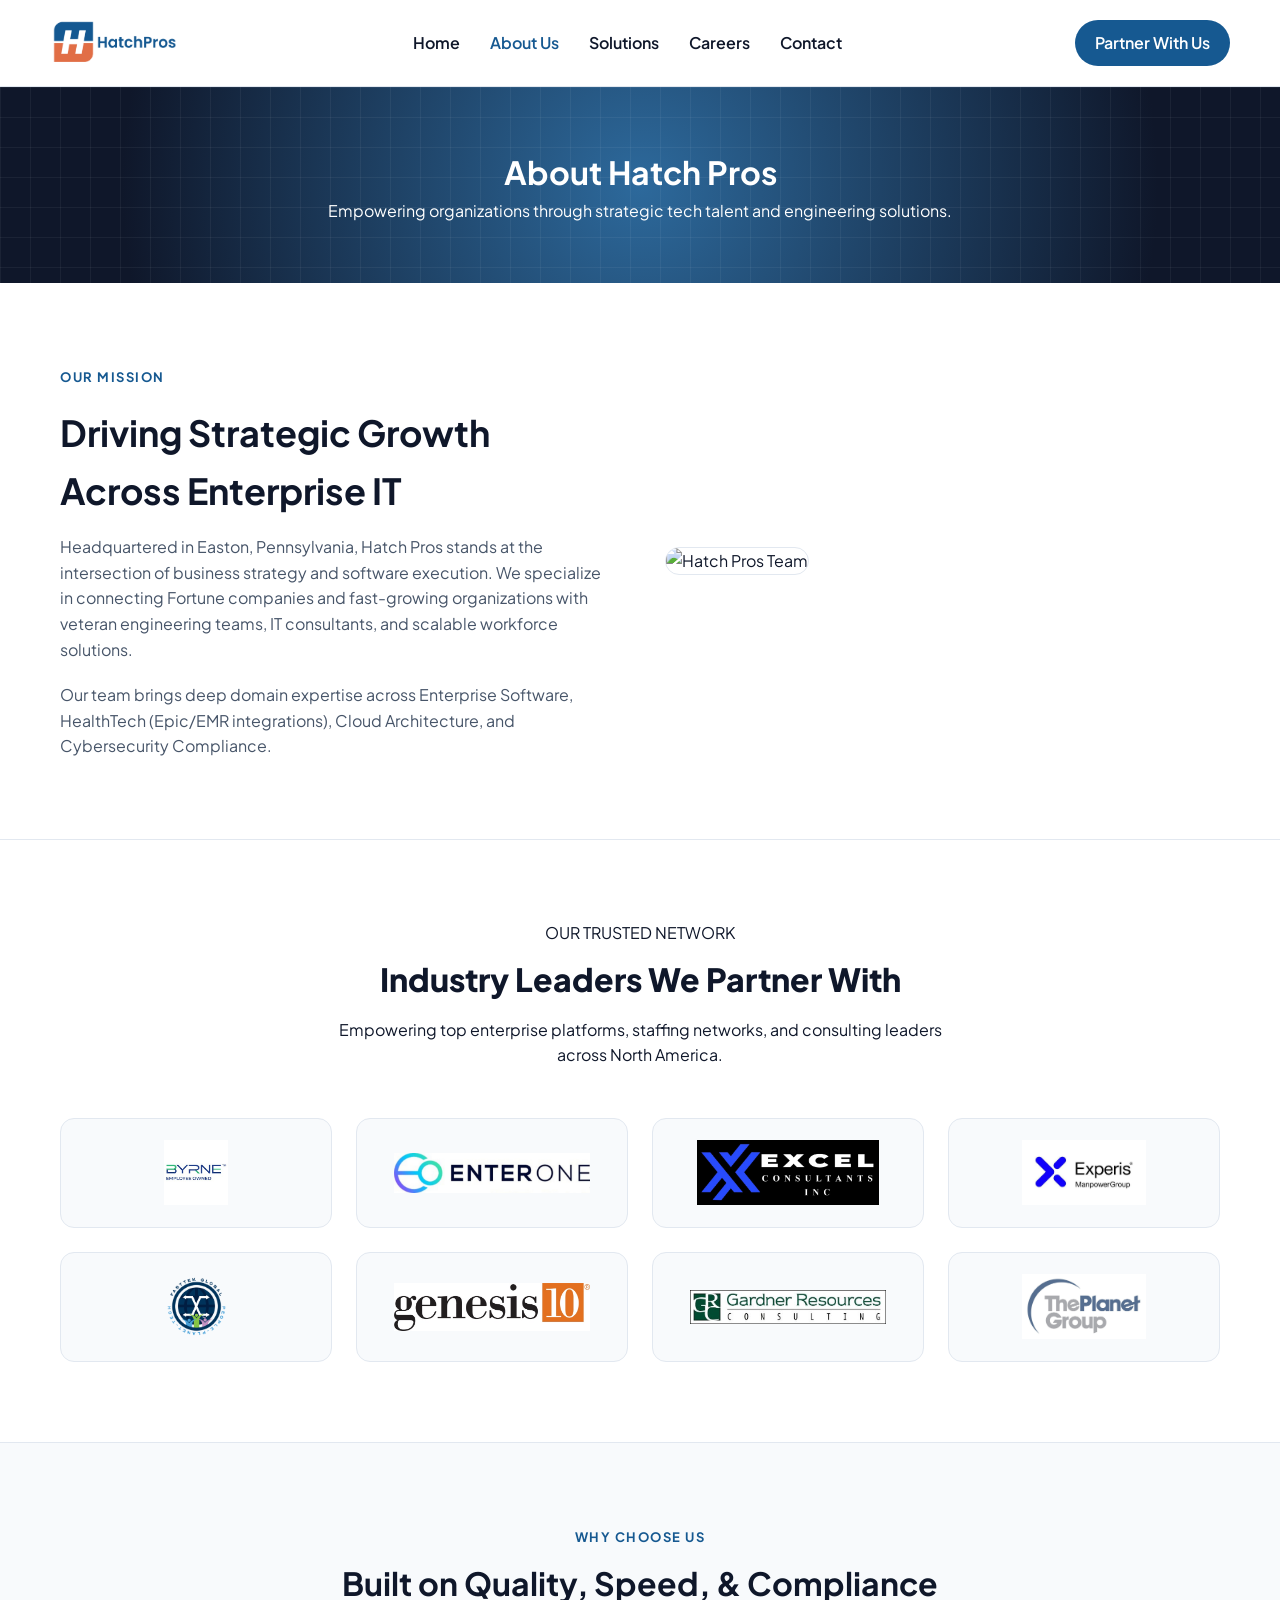
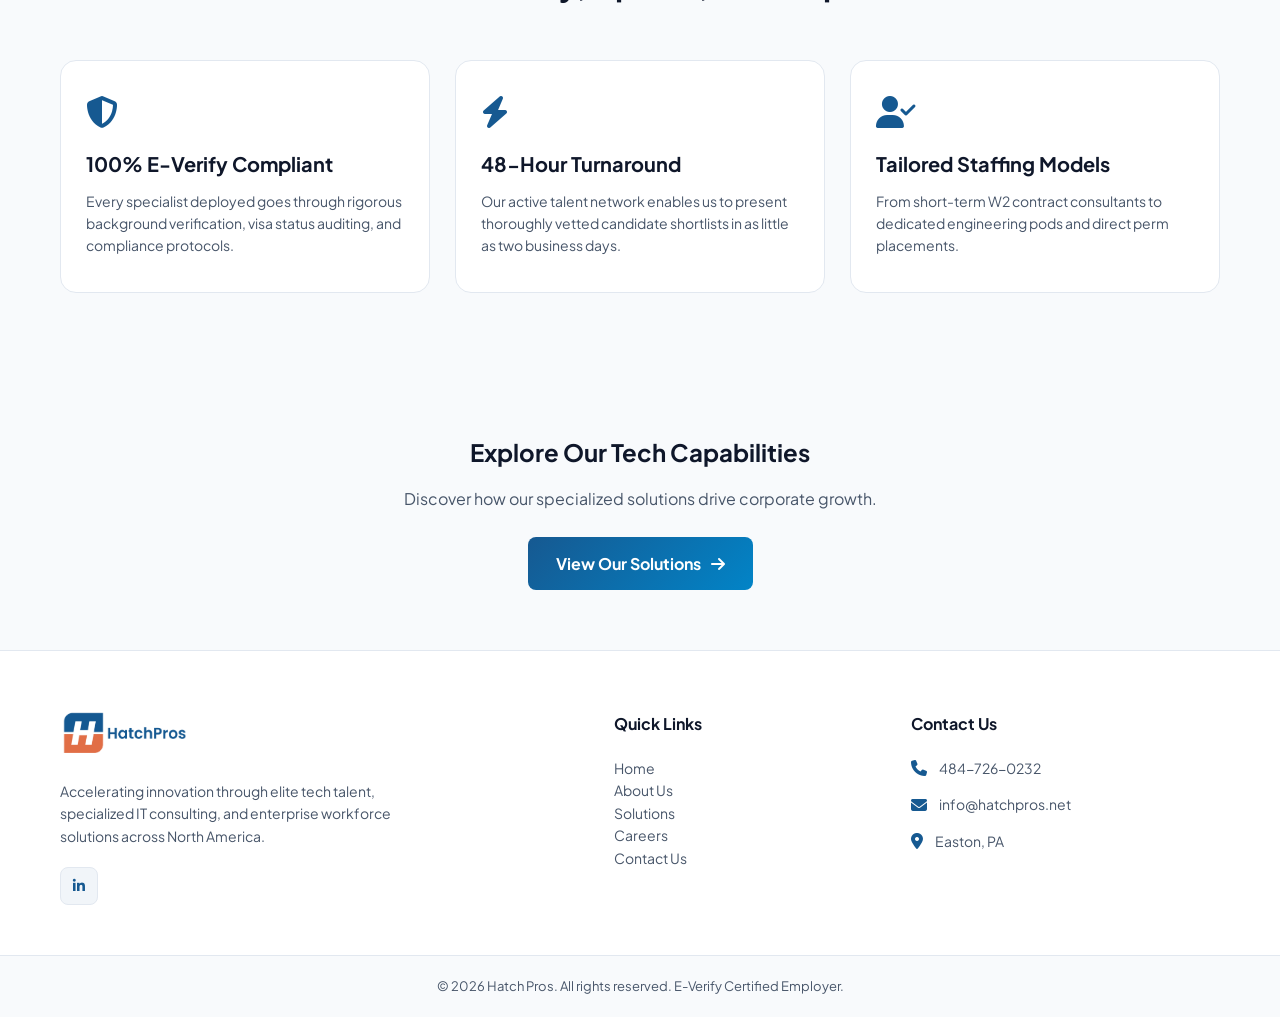
==== commit d557aa74: "Added login feature" ====
--- a/about.html
+++ b/about.html
@@ -5,13 +5,12 @@
     <meta name="viewport" content="width=device-width, initial-scale=1.0">
     <title>Hatch Pros | About Us</title>
     <!-- Font Awesome Icons -->
-    <script src="https://cdnjs.cloudflare.com/ajax/libs/font-awesome/6.5.1/js/all.min.js" crossorigin="anonymous"></script>
+    <link rel="stylesheet" href="https://cdnjs.cloudflare.com/ajax/libs/font-awesome/6.4.0/css/all.min.css">
     <!-- Google Fonts -->
     <link href="https://fonts.googleapis.com/css2?family=Plus+Jakarta+Sans:wght@400;600;700;800&display=swap" rel="stylesheet">
     <!-- Shared Stylesheet -->
     <link rel="stylesheet" href="style.css">
 </head>
-<!-- Interactive 3D & Scroll Animation Script -->
 <script>
 document.addEventListener("DOMContentLoaded", () => {
     // 1. Scroll Reveal Engine
@@ -46,16 +45,13 @@
 });
 </script>
 
-
-
 <body>
 
     <!-- Navigation Header -->
     <header class="navbar">
-       <!-- Navbar Header Logo -->
-<a href="index.html" class="navbar-brand">
-    <img src="images/logo.png" alt="HatchPros Logo" class="site-logo">
-</a>
+        <a href="index.html" class="navbar-brand">
+            <img src="images/logo.png" alt="HatchPros Logo" class="site-logo">
+        </a>
         <ul class="nav-links">
             <li><a href="index.html">Home</a></li>
             <li><a href="about.html" class="active">About Us</a></li>
@@ -90,42 +86,26 @@
     </section>
 
     <!-- Client Partners Section -->
-<section class="clients-section">
-    <div class="container">
-        <div class="clients-header">
-            <span class="section-tag">OUR TRUSTED NETWORK</span>
-            <h2>Industry Leaders We Partner With</h2>
-            <p>Empowering top enterprise platforms, staffing networks, and consulting leaders across North America.</p>
-        </div>
+    <section class="clients-section">
+        <div class="container">
+            <div class="clients-header">
+                <span class="section-tag">OUR TRUSTED NETWORK</span>
+                <h2>Industry Leaders We Partner With</h2>
+                <p>Empowering top enterprise platforms, staffing networks, and consulting leaders across North America.</p>
+            </div>
 
-        <div class="clients-grid">
-            <div class="client-logo-card">
-                <img src="images/byrne.jpeg" alt="Byrne Employee Owned">
-            </div>
-            <div class="client-logo-card">
-                <img src="images/EnterOne.jpeg" alt="EnterOne">
-            </div>
-            <div class="client-logo-card dark-bg">
-                <img src="images/Excel.jpeg" alt="Excel Consultants Inc">
-            </div>
-            <div class="client-logo-card">
-                <img src="images/Experis.jpeg" alt="Experis ManpowerGroup">
-            </div>
-            <div class="client-logo-card">
-                <img src="images/fasttek.jpeg" alt="Fasttek Global">
-            </div>
-            <div class="client-logo-card">
-                <img src="images/Genesis10.jpeg" alt="Genesis10">
-            </div>
-            <div class="client-logo-card">
-                <img src="images/GRGC.jpeg" alt="Gardner Resources Consulting">
-            </div>
-            <div class="client-logo-card">
-                <img src="images/planet.jpeg" alt="The Planet Group">
+            <div class="clients-grid">
+                <div class="client-logo-card"><img src="images/byrne.jpeg" alt="Byrne Employee Owned"></div>
+                <div class="client-logo-card"><img src="images/EnterOne.jpeg" alt="EnterOne"></div>
+                <div class="client-logo-card dark-bg"><img src="images/Excel.jpeg" alt="Excel Consultants Inc"></div>
+                <div class="client-logo-card"><img src="images/Experis.jpeg" alt="Experis ManpowerGroup"></div>
+                <div class="client-logo-card"><img src="images/fasttek.jpeg" alt="Fasttek Global"></div>
+                <div class="client-logo-card"><img src="images/Genesis10.jpeg" alt="Genesis10"></div>
+                <div class="client-logo-card"><img src="images/GRGC.jpeg" alt="Gardner Resources Consulting"></div>
+                <div class="client-logo-card"><img src="images/planet.jpeg" alt="The Planet Group"></div>
             </div>
         </div>
-    </div>
-</section>
+    </section>
 
     <!-- Core Values Section -->
     <section style="background-color: var(--bg-light); padding: 80px 0;">
@@ -135,7 +115,7 @@
                 <h2 style="font-size: 32px; margin-top: 10px;">Built on Quality, Speed, & Compliance</h2>
             </div>
 
-            <div style="display: grid; grid-template-columns: repeat(3, 1fr); gap: 30px;">
+            <div class="why-choose-us-grid">
                 <div style="background: #fff; padding: 35px 25px; border-radius: 16px; border: 1px solid #e2e8f0;">
                     <i class="fa-solid fa-shield-halved" style="font-size: 32px; color: var(--primary); margin-bottom: 20px;"></i>
                     <h3 style="margin-bottom: 10px; font-size: 20px;">100% E-Verify Compliant</h3>
@@ -156,62 +136,57 @@
             </div>
         </div>
     </section>
-<!-- About Page bottom CTA to Services -->
-<section style="text-align: center; padding: 60px 20px; background: var(--bg-light);">
-    <div class="container">
-        <h2>Explore Our Tech Capabilities</h2>
-        <p style="margin: 15px 0 25px; color: var(--text-muted);">Discover how our specialized solutions drive corporate growth.</p>
-        <a href="services.html" class="btn-primary">View Our Solutions <i class="fa-solid fa-arrow-right"></i></a>
-    </div>
-</section>
 
-<footer class="site-footer">
-    <div class="container footer-grid">
-        <div class="footer-col brand-col">
-            <a href="index.html" class="footer-logo-link">
-                <img src="images/logo.png" alt="HatchPros Logo" class="footer-logo-img">
-            </a>
-            <p class="footer-desc">Accelerating innovation through elite tech talent, specialized IT consulting, and enterprise workforce solutions across North America.</p>
-            <div class="footer-socials">
-                <a href="https://www.linkedin.com/company/hatchpros" target="_blank" rel="noopener noreferrer" aria-label="LinkedIn">
-                    <i class="fa-brands fa-linkedin-in" style="font-size: 18px; color: #165991;"></i>
+    <!-- About Page bottom CTA to Services -->
+    <section style="text-align: center; padding: 60px 20px; background: var(--bg-light);">
+        <div class="container">
+            <h2>Explore Our Tech Capabilities</h2>
+            <p style="margin: 15px 0 25px; color: var(--text-muted);">Discover how our specialized solutions drive corporate growth.</p>
+            <a href="services.html" class="btn-primary">View Our Solutions <i class="fa-solid fa-arrow-right"></i></a>
+        </div>
+    </section>
+
+    <!-- Clean Single Footer Structure -->
+    <footer class="site-footer">
+        <div class="container footer-grid">
+            <div>
+                <a href="index.html" class="footer-logo-link">
+                    <img src="images/logo.png" alt="HatchPros Logo" class="site-logo">
                 </a>
+                <p class="footer-desc">
+                    Accelerating innovation through elite tech talent, specialized IT consulting, and enterprise workforce solutions across North America.
+                </p>
+                <div class="footer-socials">
+                    <a href="https://www.linkedin.com/company/hatchpros/" target="_blank" aria-label="LinkedIn"><i class="fa-brands fa-linkedin-in"></i></a>
+                </div>
+            </div>
+
+            <div>
+                <h4 class="footer-heading">Quick Links</h4>
+                <ul class="footer-links">
+                    <li><a href="index.html">Home</a></li>
+                    <li><a href="about.html">About Us</a></li>
+                    <li><a href="services.html">Solutions</a></li>
+                    <li><a href="careers.html">Careers</a></li>
+                    <li><a href="contact.html">Contact Us</a></li>
+                </ul>
+            </div>
+
+            <div>
+                <h4 class="footer-heading">Contact Us</h4>
+                <ul class="footer-contact-list">
+                    <li><i class="fa-solid fa-phone"></i> 484-726-0232</li>
+                    <li><i class="fa-solid fa-envelope"></i> <a href="mailto:info@hatchpros.net">info@hatchpros.net</a></li>
+                    <li><i class="fa-solid fa-location-dot"></i> Easton, PA</li>
+                </ul>
             </div>
         </div>
 
-        <div class="footer-col">
-            <h4 class="footer-heading">Quick Links</h4>
-            <ul class="footer-links">
-                <li><a href="index.html">Home</a></li>
-                <li><a href="about.html">About Us</a></li>
-                <li><a href="services.html">Solutions</a></li>
-                <li><a href="careers.html">Careers</a></li>
-                <li><a href="contact.html">Contact Us</a></li>
-            </ul>
+        <div class="footer-bottom">
+            <div class="container">
+                <p>&copy; 2026 Hatch Pros. All rights reserved. E-Verify Certified Employer.</p>
+            </div>
         </div>
-
-        <div class="footer-col">
-            <h4 class="footer-heading">Contact Us</h4>
-            <ul class="footer-contact-list">
-                <li>
-                    <i class="fa-solid fa-phone" style="color:#165991;"></i>
-                    <a href="tel:4847260232">484 726 0232</a>
-                </li>
-                <li>
-                    <i class="fa-solid fa-envelope" style="color:#165991;"></i>
-                    <a href="mailto:Info@hatchpros.net">Info@hatchpros.net</a>
-                </li>
-                <li>
-                    <i class="fa-solid fa-location-dot" style="color:#165991;"></i>
-                    <span>Easton, PA, USA</span>
-                </li>
-            </ul>
-        </div>
-    </div>
-
-    <div class="footer-bottom">
-        <div class="container footer-bottom-flex">
-            <p>&copy; 2026 Hatch Pros. All rights reserved. E-Verify Certified Employer.</p>
-        </div>
-    </div>
-</footer>+    </footer>
+</body>
+</html>
--- a/style.css
+++ b/style.css
@@ -9,17 +9,14 @@
     --white: #ffffff;
 }
 
-*, *::before, *::after {
+* {
     margin: 0;
     padding: 0;
     box-sizing: border-box;
     font-family: 'Plus Jakarta Sans', sans-serif;
 }
 
-html, body {
-    width: 100%;
-    max-width: 100vw;
-    overflow-x: hidden;
+body {
     background-color: var(--white);
     color: var(--text-dark);
     line-height: 1.6;
@@ -29,7 +26,6 @@
     max-width: 1200px;
     margin: 0 auto;
     padding: 0 20px;
-    width: 100%;
 }
 
 /* Navbar */
@@ -43,7 +39,6 @@
     position: sticky;
     top: 0;
     z-index: 1000;
-    width: 100%;
 }
 
 .logo-text {
@@ -84,7 +79,6 @@
     z-index: 1;
     overflow: hidden;
     transition: all 0.3s cubic-bezier(0.16, 1, 0.3, 1);
-    white-space: nowrap;
 }
 
 /* Page Header Banner */
@@ -133,13 +127,6 @@
     color: var(--primary);
 }
 
-.hero-buttons {
-    display: flex;
-    gap: 15px;
-    margin-top: 25px;
-    flex-wrap: wrap;
-}
-
 .btn-primary {
     background: linear-gradient(135deg, #165991 0%, #0284c7 100%);
     color: var(--white);
@@ -162,33 +149,19 @@
     box-shadow: 0 10px 25px -5px rgba(2, 132, 199, 0.5), 0 0 20px rgba(56, 189, 248, 0.4);
 }
 
-.btn-secondary {
-    border: 1px solid #ccc;
-    padding: 14px 28px;
-    border-radius: 8px;
-    text-decoration: none;
-    color: var(--text-dark);
-    font-weight: 700;
-}
-
 .hero-image img {
     width: 100%;
     height: auto;
     border-radius: 16px;
 }
 
-/* Cards & Services */
-.services-preview {
-    padding: 80px 0;
-    background: var(--bg-light);
-}
-
+/* Grids & Cards */
+.features-grid,
 .services-grid,
-.features-grid,
 .why-choose-us-grid {
     display: grid;
     grid-template-columns: repeat(3, 1fr);
-    gap: 30px;
+    gap: 25px;
     width: 100%;
 }
 
@@ -205,48 +178,6 @@
     box-shadow: 0 20px 40px -15px rgba(14, 165, 233, 0.3), 0 0 20px 2px rgba(56, 189, 248, 0.15);
 }
 
-.service-img img {
-    width: 100%;
-    height: 200px;
-    object-fit: cover;
-    transition: transform 0.6s cubic-bezier(0.16, 1, 0.3, 1);
-}
-
-.service-card:hover .service-img img, .detail-card:hover img {
-    transform: scale(1.08);
-}
-
-.service-content {
-    padding: 25px;
-}
-
-/* Services Detail Page Layout */
-.service-detail-section {
-    padding: 60px 20px;
-    display: flex;
-    flex-direction: column;
-    gap: 40px;
-}
-
-.detail-card {
-    display: grid;
-    grid-template-columns: 350px 1fr;
-    gap: 30px;
-    background: #fff;
-    border: 1px solid #e2e8f0;
-    padding: 25px;
-    border-radius: 16px;
-    align-items: center;
-    transition: transform 0.2s ease-out, box-shadow 0.3s ease, border-color 0.3s ease;
-}
-
-.detail-card img {
-    width: 100%;
-    height: 220px;
-    object-fit: cover;
-    border-radius: 12px;
-}
-
 /* Client Partners Section */
 .clients-section {
     padding: 80px 0;
@@ -267,11 +198,6 @@
     color: var(--text-dark);
     margin-top: 8px;
     margin-bottom: 12px;
-}
-
-.clients-header p {
-    color: var(--text-muted);
-    font-size: 15px;
 }
 
 .clients-grid {
@@ -293,39 +219,13 @@
     transition: all 0.3s cubic-bezier(0.165, 0.84, 0.44, 1);
 }
 
-.client-logo-card.dark-bg {
-    background: #000000;
-    border-color: #1e293b;
-}
-
 .client-logo-card img {
     max-width: 85%;
     max-height: 65px;
     object-fit: contain;
-    filter: grayscale(20%);
-    opacity: 0.9;
-    transition: all 0.3s ease;
-}
-
-.client-logo-card:hover {
-    transform: translateY(-5px);
-    box-shadow: 0 12px 25px rgba(15, 23, 42, 0.08);
-    border-color: rgba(22, 89, 145, 0.3);
-    background: #ffffff;
-}
-
-.client-logo-card.dark-bg:hover {
-    background: #000000;
-    border-color: var(--primary);
-}
-
-.client-logo-card:hover img {
-    filter: grayscale(0%);
-    opacity: 1;
-    transform: scale(1.04);
-}
-
-/* Header & Footer Branding */
+}
+
+/* Branding */
 .site-logo {
     height: 45px;
     width: auto;
@@ -343,7 +243,6 @@
     width: auto;
     display: block;
     object-fit: contain;
-    background: transparent;
 }
 
 /* Footer Styling */
@@ -358,7 +257,7 @@
 .footer-grid {
     display: grid;
     grid-template-columns: 2fr 1fr 1.2fr;
-    gap: 50px;
+    gap: 40px;
     padding-bottom: 50px;
 }
 
@@ -374,13 +273,10 @@
     font-size: 16px;
     font-weight: 700;
     margin-bottom: 20px;
-    letter-spacing: 0.5px;
 }
 
 .footer-contact-list, .footer-links {
     list-style: none;
-    padding: 0;
-    margin: 0;
 }
 
 .footer-contact-list li {
@@ -394,8 +290,6 @@
 .footer-contact-list i {
     color: var(--primary);
     font-size: 16px;
-    width: 20px;
-    text-align: center;
 }
 
 .footer-contact-list a, .footer-links a {
@@ -406,10 +300,6 @@
 
 .footer-contact-list a:hover, .footer-links a:hover {
     color: var(--primary);
-}
-
-.footer-links li {
-    margin-bottom: 10px;
 }
 
 .footer-socials a {
@@ -423,13 +313,6 @@
     color: var(--primary);
     border: 1px solid #e2e8f0;
     text-decoration: none;
-    transition: all 0.3s ease;
-}
-
-.footer-socials a:hover {
-    background: var(--primary);
-    color: #ffffff;
-    transform: translateY(-3px);
 }
 
 .footer-bottom {
@@ -452,99 +335,27 @@
     transform: translateY(0);
 }
 
-/* ==========================================
-   MOBILE RESPONSIVE OVERRIDES (max-width: 992px & 768px)
-   ========================================== */
-
-@media screen and (max-width: 992px) {
+/* Mobile Overrides */
+@media screen and (max-width: 768px) {
     .navbar {
         padding: 15px 20px;
         flex-wrap: wrap;
-        gap: 15px;
     }
-    
-    .nav-links {
-        gap: 15px;
-        font-size: 14px;
+
+    .hero-container {
+        grid-template-columns: 1fr;
     }
 
-    .hero-container {
+    .features-grid,
+    .services-grid,
+    .why-choose-us-grid,
+    .clients-grid {
+        grid-template-columns: 1fr;
+        gap: 20px;
+    }
+
+    .footer-grid {
         grid-template-columns: 1fr;
         gap: 30px;
     }
-
-    .clients-grid {
-        grid-template-columns: repeat(2, 1fr);
-    }
-}
-
-@media screen and (max-width: 768px) {
-    /* Navbar Wrap Fix */
-    .navbar {
-        flex-direction: column;
-        align-items: flex-start;
-        padding: 15px 20px;
-        gap: 12px;
-    }
-
-    .nav-links {
-        width: 100%;
-        overflow-x: auto;
-        white-space: nowrap;
-        padding-bottom: 5px;
-        justify-content: flex-start;
-        gap: 18px;
-        -webkit-overflow-scrolling: touch;
-    }
-
-    .nav-btn {
-        width: 100%;
-        text-align: center;
-        margin-top: 5px;
-    }
-
-    /* Hero Text Adjustment */
-    .hero {
-        padding: 40px 0;
-    }
-
-    .hero-text h1 {
-        font-size: 28px;
-    }
-
-    .hero-buttons {
-        flex-direction: column;
-        width: 100%;
-    }
-
-    .btn-primary, .btn-secondary {
-        width: 100%;
-        justify-content: center;
-        text-align: center;
-    }
-
-    /* Grids Stack Vertically */
-    .features-grid,
-    .services-grid,
-    .why-choose-us-grid {
-        grid-template-columns: 1fr !important;
-        gap: 20px !important;
-    }
-
-    .detail-card {
-        grid-template-columns: 1fr;
-    }
-
-    .clients-grid {
-        grid-template-columns: repeat(2, 1fr);
-        gap: 12px;
-    }
-
-    /* Footer Responsive */
-    .footer-grid,
-    footer .footer-grid,
-    .site-footer .footer-grid {
-        grid-template-columns: 1fr !important;
-        gap: 30px !important;
-    }
 }
